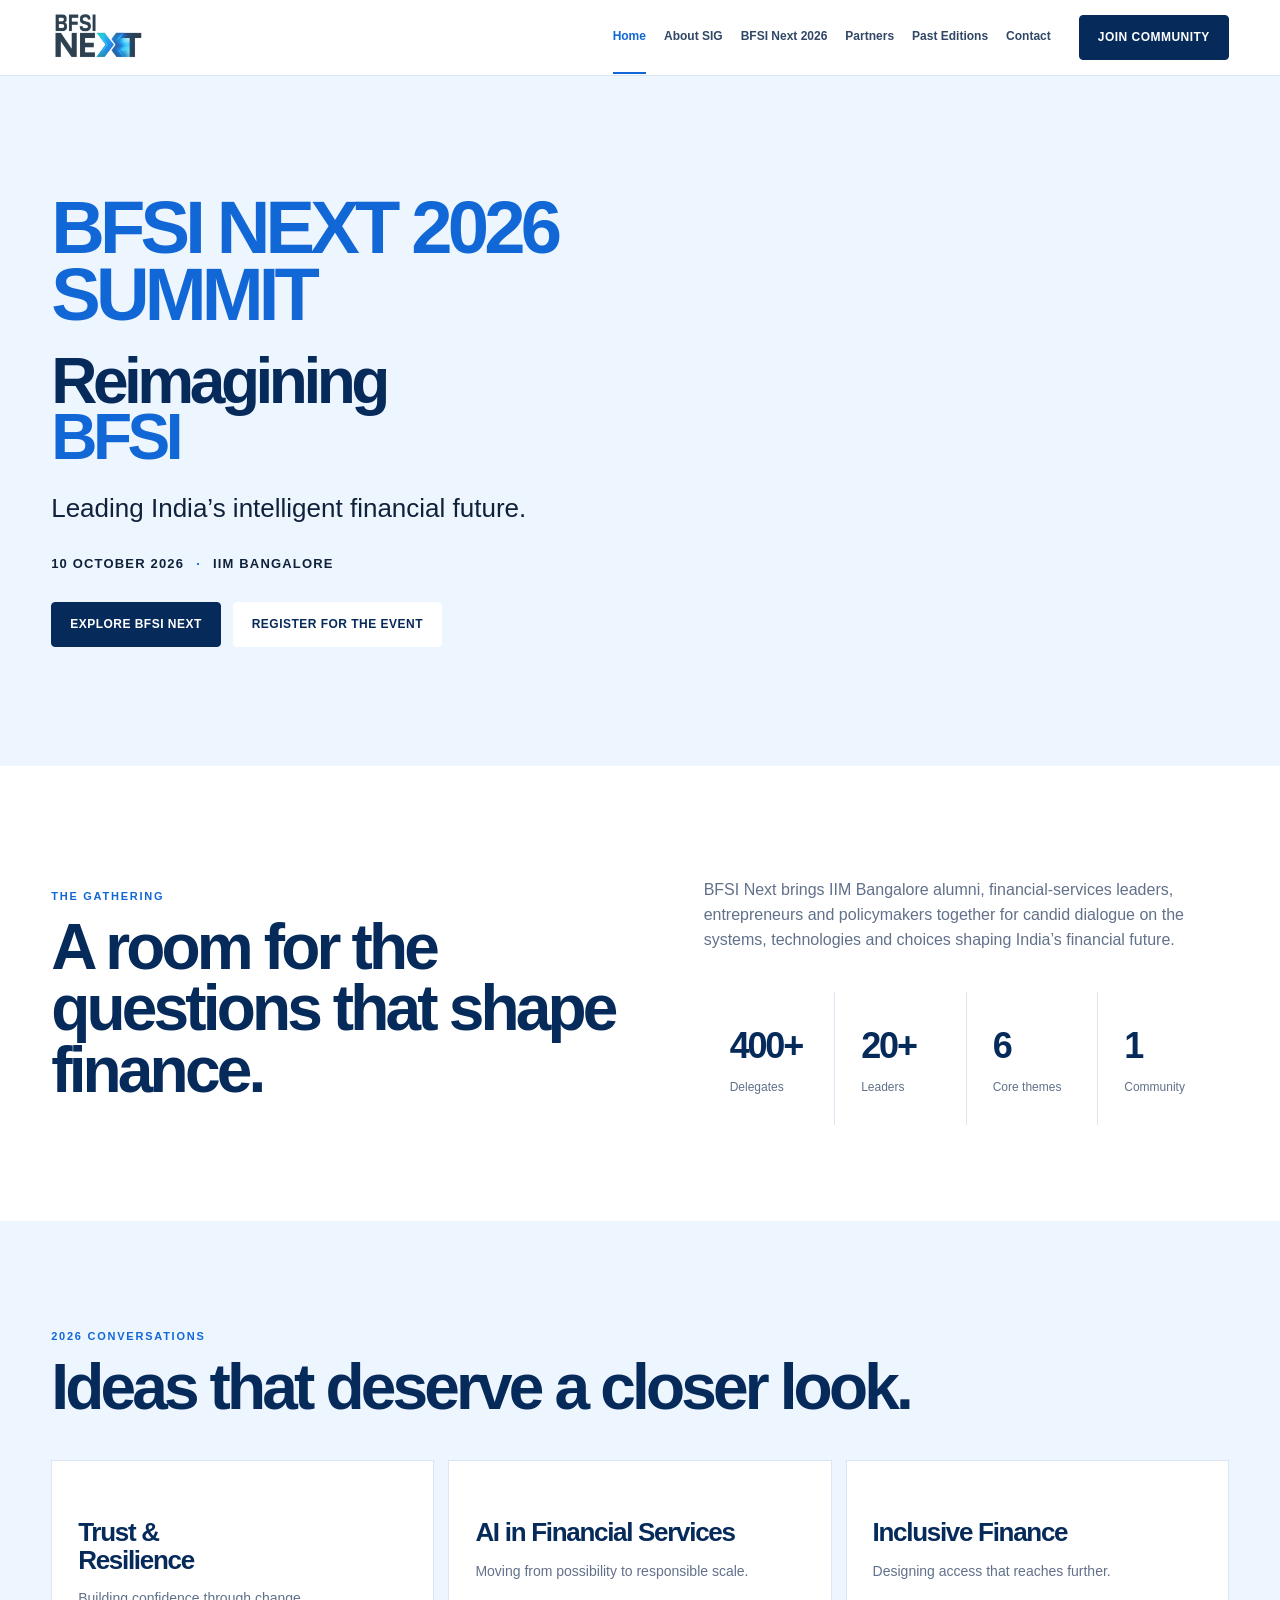
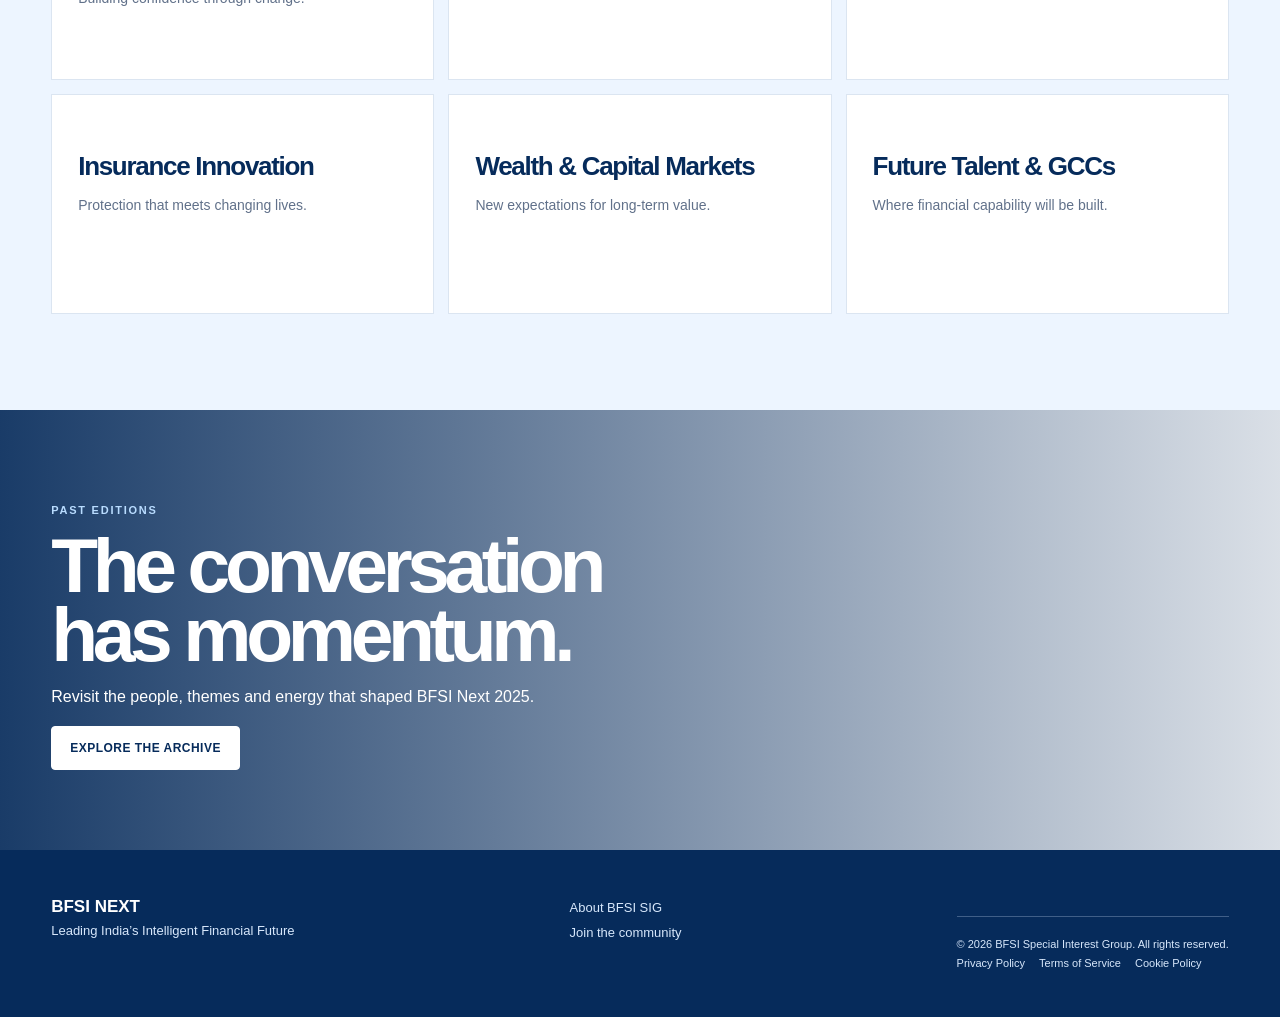
==== index.html @ b0edf47c "Add files via upload" ====
<!doctype html>
<html lang="en">

<head>
  <meta charset="utf-8">
  <meta name="viewport" content="width=device-width,initial-scale=1">
  <meta name="description" content="BFSI Next 2026 — Leading India's Intelligent Financial Future.">
  <title>BFSI Next 2026</title>
  <link rel="stylesheet" href="styles.css">
</head>

<body><a class="skip" href="#main">Skip to content</a>
  <header class="site-header"><a class="logo" href="index.html">BFSI <b>NEXT</b><small>IIMBAA · BFSI
        SIG</small></a><button class="menu-toggle" aria-label="Open menu" aria-expanded="false">☰</button>
    <nav class="nav"><a aria-current="page" href="index.html">Home</a><a href="about-sig.html">About SIG</a><a
        href="bfsinext-2026.html">BFSI Next 2026</a><a href="agenda.html">Agenda</a><a
        href="speakers.html">Speakers</a><a href="partners.html">Partners</a><a href="past-editions.html">Past
        Editions</a><a href="join-sig.html">Join SIG</a></nav><a class="button" href="join-sig.html#register">Register
      interest</a>
  </header>
  <main id="main">
    <section class="hero">
      <div class="hero__inner">
        <div class="hero__copy">
          <p class="eyebrow summit-label">BFSI NEXT 2026 SUMMIT</p>
          <h1>Reimagining<br><em>BFSI</em></h1>
          <p class="lead">Leading India’s intelligent financial future.</p>
          <p class="event-line">10 OCTOBER 2026 <span>·</span> IIM BANGALORE</p>
          <div class="actions"><a class="button" href="bfsinext-2026.html">Explore BFSI Next</a><a
              class="button button--light" href="join-sig.html">Register for the event</a></div>
        </div>
      </div>
    </section>
    <section class="section">
      <div class="wrap split">
        <div>
          <p class="eyebrow">THE GATHERING</p>
          <h2 class="section-title">A room for the questions that shape finance.</h2>
        </div>
        <div>
          <p class="muted">BFSI Next brings IIM Bangalore alumni, financial-services leaders, entrepreneurs and
            policymakers together for candid dialogue on the systems, technologies and choices shaping India’s financial
            future.</p>
          <div class="stats">
            <div class="stat"><b>400+</b><span>Delegates</span></div>
            <div class="stat"><b>20+</b><span>Leaders</span></div>
            <div class="stat"><b>6</b><span>Core themes</span></div>
            <div class="stat"><b>1</b><span>Community</span></div>
          </div>
        </div>
      </div>
    </section>
    <section class="section section--pale">
      <div class="wrap">
        <p class="eyebrow">2026 CONVERSATIONS</p>
        <h2 class="section-title">Ideas that deserve a closer look.</h2>
        <div class="cards"><a class="card" href="agenda.html">
            <h3>Trust &amp;<br>Resilience</h3>
            <p>Building confidence through change.</p>
          </a><a class="card" href="agenda.html">
            <h3>AI in Financial Services</h3>
            <p>Moving from possibility to responsible scale.</p>
          </a><a class="card" href="agenda.html">
            <h3>Inclusive Finance</h3>
            <p>Designing access that reaches further.</p>
          </a><a class="card" href="agenda.html">
            <h3>Insurance Innovation</h3>
            <p>Protection that meets changing lives.</p>
          </a><a class="card" href="agenda.html">
            <h3>Wealth &amp; Capital Markets</h3>
            <p>New expectations for long-term value.</p>
          </a><a class="card" href="agenda.html">
            <h3>Future Talent &amp; GCCs</h3>
            <p>Where financial capability will be built.</p>
          </a></div>
      </div>
    </section>
    <section class="archive-banner">
      <div class="wrap">
        <p class="eyebrow" style="color:#b9dcff">PAST EDITIONS</p>
        <h2>The conversation<br>has momentum.</h2>
        <p>Revisit the people, themes and energy that shaped BFSI Next 2025.</p><a class="button button--light"
          href="past-editions.html">Explore the archive</a>
      </div>
    </section>
  </main>
  <footer class="site-footer">
    <div><b>BFSI NEXT</b><br>Leading India’s Intelligent Financial Future</div>
    <div><a href="about-sig.html">About BFSI SIG</a><a href="join-sig.html">Join the community</a></div>
    <div>10 October 2026<br>IIM Bangalore</div>
  </footer>
  <script src="app.js"></script>
</body>

</html>
---- styles.css ----
:root{--navy:#062b5b;--blue:#1267d6;--pale:#edf5ff;--ink:#10213b;--muted:#61718a;--line:#dbe5f1;--white:#fff;--max:1220px}*{box-sizing:border-box}html{scroll-behavior:smooth}body{margin:0;color:var(--ink);font:16px/1.55 Inter,Arial,sans-serif;background:#fff}a{color:inherit;text-decoration:none}img{max-width:100%;display:block}button,input,select{font:inherit}.skip{position:absolute;left:-999px}.skip:focus{left:16px;top:16px;z-index:99;background:#fff;padding:10px}.site-header{height:76px;position:sticky;top:0;z-index:20;background:rgba(255,255,255,.95);border-bottom:1px solid var(--line);display:flex;align-items:center;padding:0 max(24px,4vw);gap:28px}.logo{font-size:20px;font-weight:800;letter-spacing:-.06em;color:var(--navy);white-space:nowrap}.logo b{color:var(--blue)}.logo small{display:block;font-size:8px;letter-spacing:.12em;color:var(--muted)}.nav{margin-left:auto;display:flex;gap:18px;align-items:center;font-size:12px;font-weight:700;color:#314766}.nav a{padding:26px 0;border-bottom:2px solid transparent}.nav a:hover,.nav a[aria-current=page]{color:var(--blue);border-color:var(--blue)}.button{display:inline-flex;justify-content:center;align-items:center;gap:8px;padding:12px 18px;border:1px solid var(--navy);border-radius:4px;background:var(--navy);color:#fff;font-weight:750;font-size:12px;letter-spacing:.04em;text-transform:uppercase}.button:hover{background:var(--blue);border-color:var(--blue)}.button--light{background:#fff;color:var(--navy);border-color:#fff}.menu-toggle{display:none;margin-left:auto;border:0;background:none;color:var(--navy);font-size:24px}.eyebrow{color:var(--blue);font-size:11px;letter-spacing:.16em;font-weight:800;text-transform:uppercase}.hero{min-height:690px;position:relative;display:grid;align-items:center;background:var(--pale);overflow:hidden}.hero:before{content:"";position:absolute;inset:0;background:linear-gradient(90deg,rgba(237,245,255,.98) 0%,rgba(237,245,255,.88) 40%,rgba(237,245,255,.18) 74%),url('assets/images/hero-bfsi-next-2026.png') center/cover}.hero__inner,.wrap{width:min(var(--max),92vw);margin:auto;position:relative}.hero__copy{max-width:650px;padding:90px 0}.hero h1,.page-hero h1{font-size:clamp(54px,8vw,104px);letter-spacing:-.07em;line-height:.88;margin:17px 0 24px;color:var(--navy)}.hero h1 em,.page-hero h1 em{font-style:normal;color:var(--blue)}.lead{font-size:clamp(18px,2.1vw,26px);line-height:1.35;max-width:590px}.event-line{display:flex;gap:12px;align-items:center;margin:28px 0;font-weight:750;font-size:13px;letter-spacing:.09em}.event-line span{color:var(--blue)}.actions{display:flex;gap:12px;flex-wrap:wrap}.section{padding:96px 0}.section--pale{background:var(--pale)}.section-title{font-size:clamp(38px,5vw,64px);line-height:.96;letter-spacing:-.06em;color:var(--navy);margin:12px 0 24px}.split{display:grid;grid-template-columns:1.05fr .95fr;gap:72px;align-items:end}.muted{color:var(--muted)}.marquee{overflow:hidden;padding:28px 0;background:var(--navy)}.marquee__track{display:flex;width:max-content;gap:18px;animation:drift 70s linear infinite}.marquee:hover .marquee__track{animation-play-state:paused}.marquee figure{margin:0;width:220px;height:280px;overflow:hidden;border-radius:4px}.marquee figure:nth-child(3n){width:340px}.marquee img{height:100%;width:100%;object-fit:cover}@keyframes drift{to{transform:translateX(-50%)}}.stats{display:grid;grid-template-columns:repeat(4,1fr);gap:1px;background:var(--line);margin-top:40px}.stat{background:#fff;padding:26px}.stat b{display:block;color:var(--navy);font-size:36px;letter-spacing:-.06em}.stat span{font-size:12px;color:var(--muted)}.cards{display:grid;grid-template-columns:repeat(3,1fr);gap:14px;margin-top:42px}.card{border:1px solid var(--line);padding:26px;min-height:220px;background:#fff;transition:.2s}.card:hover{border-color:var(--blue);transform:translateY(-3px);box-shadow:0 12px 25px rgba(6,43,91,.09)}.card small{color:var(--blue);font-weight:800}.card h3{font-size:26px;line-height:1.05;letter-spacing:-.05em;margin:32px 0 12px;color:var(--navy)}.card p{font-size:14px;color:var(--muted)}.speaker-grid{display:grid;grid-template-columns:repeat(4,1fr);gap:15px;margin-top:38px}.speaker{border:1px solid var(--line);background:#fff}.speaker img{width:100%;aspect-ratio:4/4.5;object-fit:cover;filter:saturate(.78)}.speaker div{padding:16px}.speaker b{display:block;color:var(--navy)}.speaker small{color:var(--muted);font-size:12px}.archive-banner{min-height:440px;display:flex;align-items:end;background:linear-gradient(90deg,rgba(6,43,91,.92),rgba(6,43,91,.15)),url('assets/images/archive-2025.png') center/cover;color:#fff}.archive-banner .wrap{padding:55px 0}.archive-banner h2{font-size:clamp(44px,6vw,78px);line-height:.9;letter-spacing:-.07em;margin:12px 0}.page-hero{padding:100px 0 72px;background:var(--pale)}.page-hero h1{font-size:clamp(48px,7vw,88px);max-width:800px}.page-hero p{max-width:680px;font-size:19px;color:#425671}.prose{max-width:760px}.timeline{border-top:1px solid var(--line);margin-top:34px}.session{display:grid;grid-template-columns:150px 1fr 120px;gap:24px;border-bottom:1px solid var(--line);padding:22px 0}.session time,.tag{font-size:12px;color:var(--blue);font-weight:800}.session h3{margin:0;color:var(--navy)}.pill{display:inline-block;border:1px solid #b8cae0;border-radius:20px;padding:5px 10px;font-size:11px;color:#426080;background:#fff}.partners{display:grid;grid-template-columns:repeat(4,1fr);gap:14px;margin-top:32px}.partner{height:120px;display:grid;place-items:center;border:1px dashed #b8cae0;color:#7186a0;font-weight:800;letter-spacing:.08em;font-size:12px}.form{max-width:680px;display:grid;grid-template-columns:1fr 1fr;gap:16px}.form label{font-size:13px;font-weight:700}.form input,.form select{display:block;width:100%;margin-top:6px;padding:12px;border:1px solid #bdcce0;background:#fff}.form .full{grid-column:1/-1}.form .button{justify-self:start}.site-footer{background:var(--navy);color:#d7e7fb;padding:44px max(24px,4vw);display:flex;justify-content:space-between;gap:25px;font-size:13px}.site-footer b{color:#fff;font-size:17px}.site-footer a{display:block;margin:4px 0}.notice{padding:13px 16px;background:#fff7df;border-left:3px solid #e2a90b;color:#735819;font-size:13px}@media(max-width:980px){.nav{gap:10px;font-size:11px}.cards{grid-template-columns:repeat(2,1fr)}.speaker-grid{grid-template-columns:repeat(2,1fr)}}@media(max-width:760px){.site-header{height:66px}.menu-toggle{display:block}.nav{display:none;position:absolute;top:65px;left:0;right:0;background:#fff;border-bottom:1px solid var(--line);padding:12px 4vw;flex-direction:column;align-items:stretch}.nav.open{display:flex}.nav a{padding:9px 0}.site-header>.button{display:none}.hero{min-height:630px}.hero:before{background:linear-gradient(90deg,rgba(237,245,255,.97),rgba(237,245,255,.8)),url('assets/images/hero-bfsi-next-2026.png') center/cover}.split,.form{grid-template-columns:1fr;gap:28px}.stats{grid-template-columns:repeat(2,1fr)}.cards,.speaker-grid,.partners{grid-template-columns:1fr}.session{grid-template-columns:1fr;gap:7px}.section{padding:70px 0}.site-footer{display:block}.site-footer div+div{margin-top:22px}}@media(prefers-reduced-motion:reduce){*{scroll-behavior:auto!important;animation:none!important}}
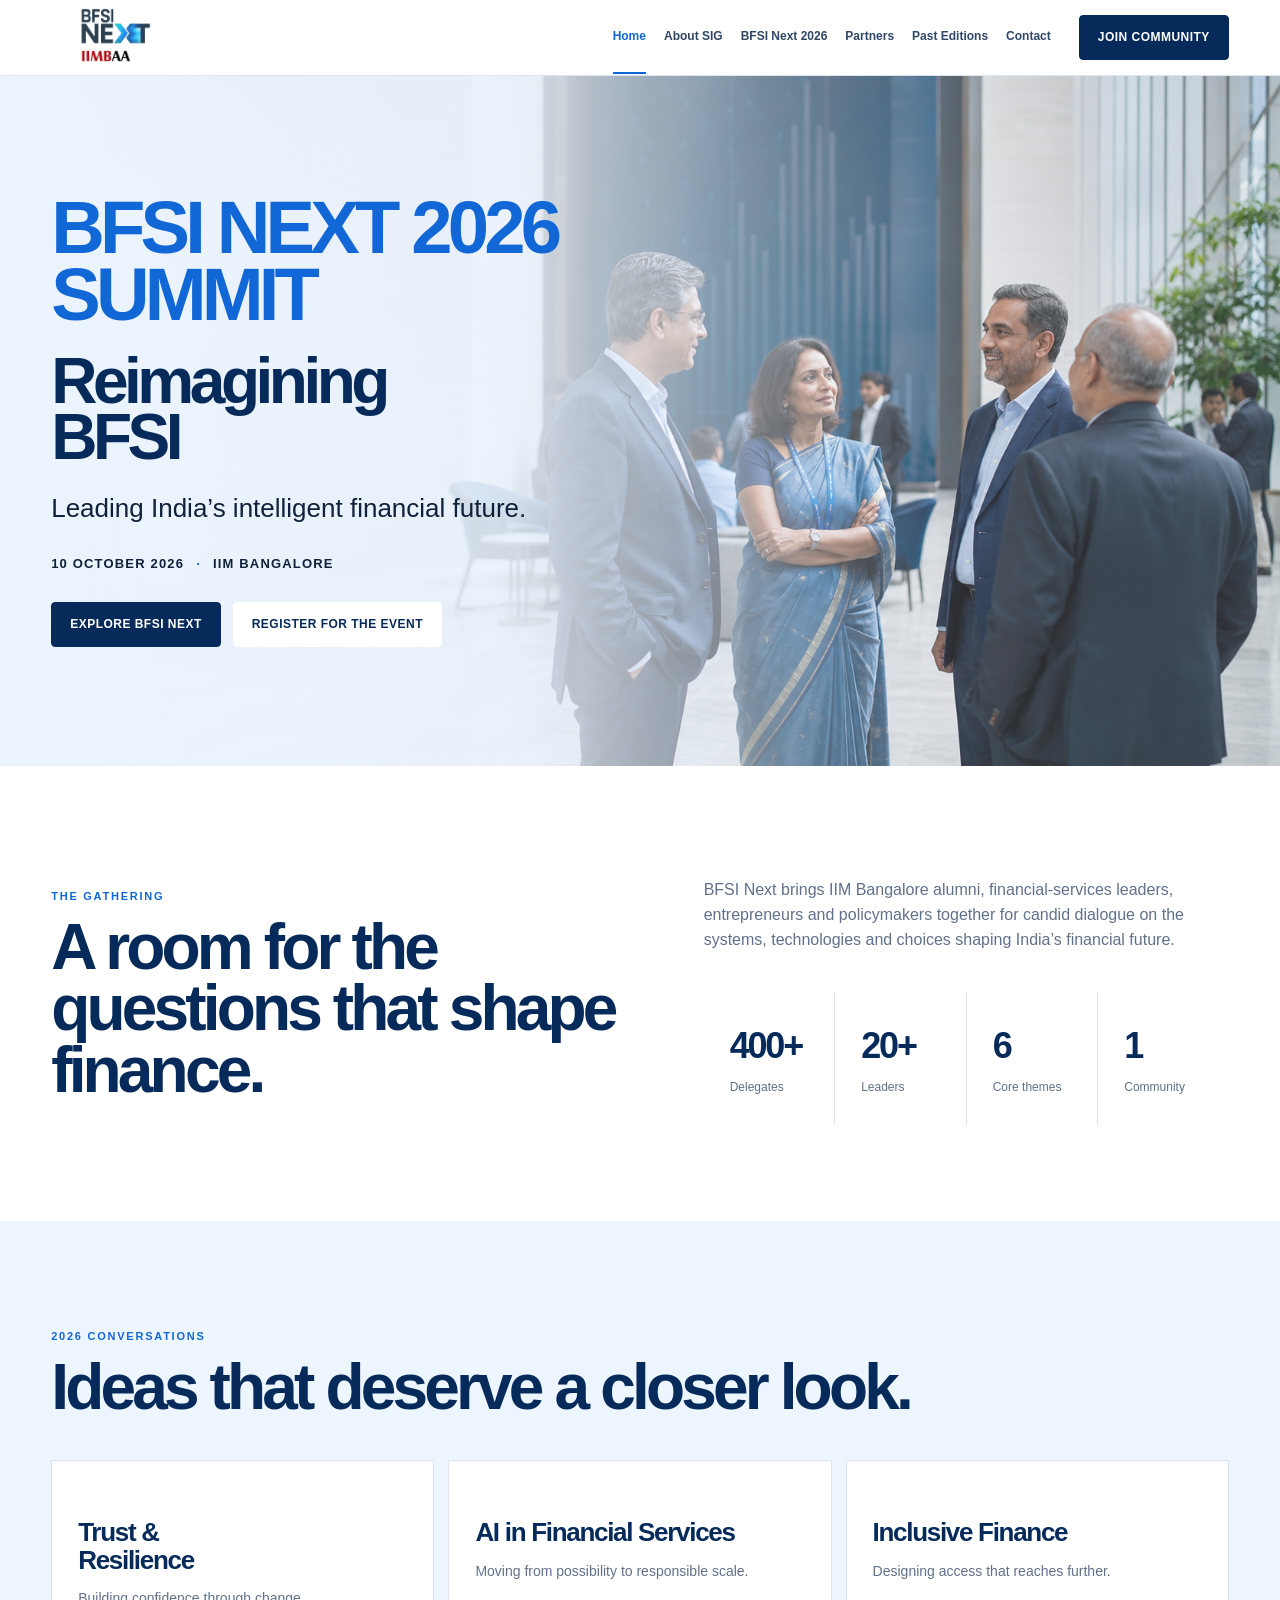
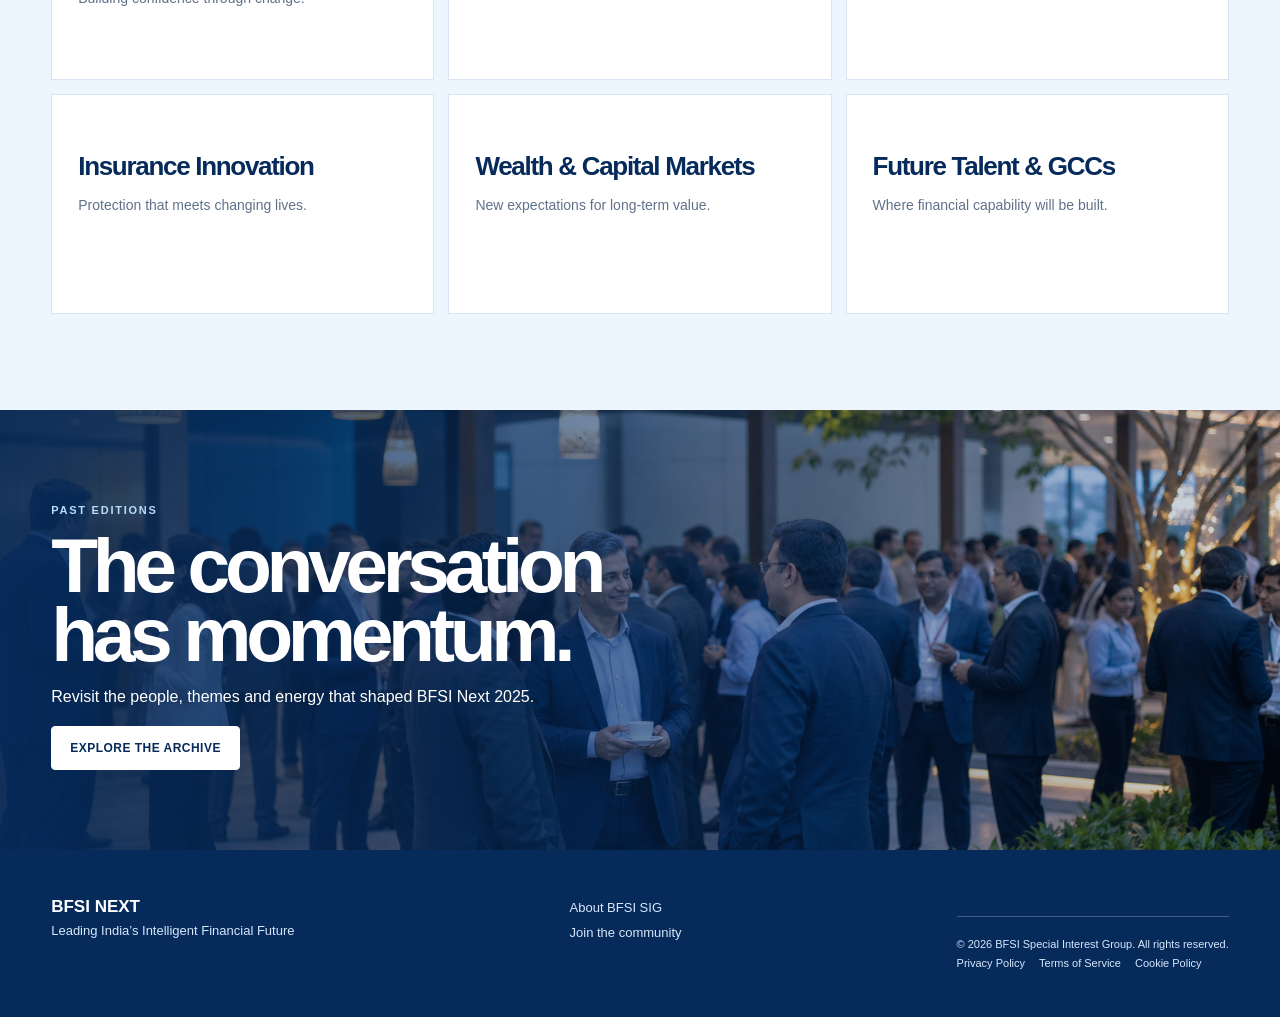
==== commit 832c083a: "updates to the UI for consistency" ====
--- a/index.html
+++ b/index.html
@@ -23,7 +23,7 @@
       <div class="hero__inner">
         <div class="hero__copy">
           <p class="eyebrow summit-label">BFSI NEXT 2026 SUMMIT</p>
-          <h1>Reimagining<br><em>BFSI</em></h1>
+          <h1>Reimagining<br>BFSI</h1>
           <p class="lead">Leading India’s intelligent financial future.</p>
           <p class="event-line">10 OCTOBER 2026 <span>·</span> IIM BANGALORE</p>
           <div class="actions"><a class="button" href="bfsinext-2026.html">Explore BFSI Next</a><a
--- a/styles.css
+++ b/styles.css
@@ -1 +1,5 @@
-:root{--navy:#062b5b;--blue:#1267d6;--pale:#edf5ff;--ink:#10213b;--muted:#61718a;--line:#dbe5f1;--white:#fff;--max:1220px}*{box-sizing:border-box}html{scroll-behavior:smooth}body{margin:0;color:var(--ink);font:16px/1.55 Inter,Arial,sans-serif;background:#fff}a{color:inherit;text-decoration:none}img{max-width:100%;display:block}button,input,select{font:inherit}.skip{position:absolute;left:-999px}.skip:focus{left:16px;top:16px;z-index:99;background:#fff;padding:10px}.site-header{height:76px;position:sticky;top:0;z-index:20;background:rgba(255,255,255,.95);border-bottom:1px solid var(--line);display:flex;align-items:center;padding:0 max(24px,4vw);gap:28px}.logo{font-size:20px;font-weight:800;letter-spacing:-.06em;color:var(--navy);white-space:nowrap}.logo b{color:var(--blue)}.logo small{display:block;font-size:8px;letter-spacing:.12em;color:var(--muted)}.nav{margin-left:auto;display:flex;gap:18px;align-items:center;font-size:12px;font-weight:700;color:#314766}.nav a{padding:26px 0;border-bottom:2px solid transparent}.nav a:hover,.nav a[aria-current=page]{color:var(--blue);border-color:var(--blue)}.button{display:inline-flex;justify-content:center;align-items:center;gap:8px;padding:12px 18px;border:1px solid var(--navy);border-radius:4px;background:var(--navy);color:#fff;font-weight:750;font-size:12px;letter-spacing:.04em;text-transform:uppercase}.button:hover{background:var(--blue);border-color:var(--blue)}.button--light{background:#fff;color:var(--navy);border-color:#fff}.menu-toggle{display:none;margin-left:auto;border:0;background:none;color:var(--navy);font-size:24px}.eyebrow{color:var(--blue);font-size:11px;letter-spacing:.16em;font-weight:800;text-transform:uppercase}.hero{min-height:690px;position:relative;display:grid;align-items:center;background:var(--pale);overflow:hidden}.hero:before{content:"";position:absolute;inset:0;background:linear-gradient(90deg,rgba(237,245,255,.98) 0%,rgba(237,245,255,.88) 40%,rgba(237,245,255,.18) 74%),url('assets/images/hero-bfsi-next-2026.png') center/cover}.hero__inner,.wrap{width:min(var(--max),92vw);margin:auto;position:relative}.hero__copy{max-width:650px;padding:90px 0}.hero h1,.page-hero h1{font-size:clamp(54px,8vw,104px);letter-spacing:-.07em;line-height:.88;margin:17px 0 24px;color:var(--navy)}.hero h1 em,.page-hero h1 em{font-style:normal;color:var(--blue)}.lead{font-size:clamp(18px,2.1vw,26px);line-height:1.35;max-width:590px}.event-line{display:flex;gap:12px;align-items:center;margin:28px 0;font-weight:750;font-size:13px;letter-spacing:.09em}.event-line span{color:var(--blue)}.actions{display:flex;gap:12px;flex-wrap:wrap}.section{padding:96px 0}.section--pale{background:var(--pale)}.section-title{font-size:clamp(38px,5vw,64px);line-height:.96;letter-spacing:-.06em;color:var(--navy);margin:12px 0 24px}.split{display:grid;grid-template-columns:1.05fr .95fr;gap:72px;align-items:end}.muted{color:var(--muted)}.marquee{overflow:hidden;padding:28px 0;background:var(--navy)}.marquee__track{display:flex;width:max-content;gap:18px;animation:drift 70s linear infinite}.marquee:hover .marquee__track{animation-play-state:paused}.marquee figure{margin:0;width:220px;height:280px;overflow:hidden;border-radius:4px}.marquee figure:nth-child(3n){width:340px}.marquee img{height:100%;width:100%;object-fit:cover}@keyframes drift{to{transform:translateX(-50%)}}.stats{display:grid;grid-template-columns:repeat(4,1fr);gap:1px;background:var(--line);margin-top:40px}.stat{background:#fff;padding:26px}.stat b{display:block;color:var(--navy);font-size:36px;letter-spacing:-.06em}.stat span{font-size:12px;color:var(--muted)}.cards{display:grid;grid-template-columns:repeat(3,1fr);gap:14px;margin-top:42px}.card{border:1px solid var(--line);padding:26px;min-height:220px;background:#fff;transition:.2s}.card:hover{border-color:var(--blue);transform:translateY(-3px);box-shadow:0 12px 25px rgba(6,43,91,.09)}.card small{color:var(--blue);font-weight:800}.card h3{font-size:26px;line-height:1.05;letter-spacing:-.05em;margin:32px 0 12px;color:var(--navy)}.card p{font-size:14px;color:var(--muted)}.speaker-grid{display:grid;grid-template-columns:repeat(4,1fr);gap:15px;margin-top:38px}.speaker{border:1px solid var(--line);background:#fff}.speaker img{width:100%;aspect-ratio:4/4.5;object-fit:cover;filter:saturate(.78)}.speaker div{padding:16px}.speaker b{display:block;color:var(--navy)}.speaker small{color:var(--muted);font-size:12px}.archive-banner{min-height:440px;display:flex;align-items:end;background:linear-gradient(90deg,rgba(6,43,91,.92),rgba(6,43,91,.15)),url('assets/images/archive-2025.png') center/cover;color:#fff}.archive-banner .wrap{padding:55px 0}.archive-banner h2{font-size:clamp(44px,6vw,78px);line-height:.9;letter-spacing:-.07em;margin:12px 0}.page-hero{padding:100px 0 72px;background:var(--pale)}.page-hero h1{font-size:clamp(48px,7vw,88px);max-width:800px}.page-hero p{max-width:680px;font-size:19px;color:#425671}.prose{max-width:760px}.timeline{border-top:1px solid var(--line);margin-top:34px}.session{display:grid;grid-template-columns:150px 1fr 120px;gap:24px;border-bottom:1px solid var(--line);padding:22px 0}.session time,.tag{font-size:12px;color:var(--blue);font-weight:800}.session h3{margin:0;color:var(--navy)}.pill{display:inline-block;border:1px solid #b8cae0;border-radius:20px;padding:5px 10px;font-size:11px;color:#426080;background:#fff}.partners{display:grid;grid-template-columns:repeat(4,1fr);gap:14px;margin-top:32px}.partner{height:120px;display:grid;place-items:center;border:1px dashed #b8cae0;color:#7186a0;font-weight:800;letter-spacing:.08em;font-size:12px}.form{max-width:680px;display:grid;grid-template-columns:1fr 1fr;gap:16px}.form label{font-size:13px;font-weight:700}.form input,.form select{display:block;width:100%;margin-top:6px;padding:12px;border:1px solid #bdcce0;background:#fff}.form .full{grid-column:1/-1}.form .button{justify-self:start}.site-footer{background:var(--navy);color:#d7e7fb;padding:44px max(24px,4vw);display:flex;justify-content:space-between;gap:25px;font-size:13px}.site-footer b{color:#fff;font-size:17px}.site-footer a{display:block;margin:4px 0}.notice{padding:13px 16px;background:#fff7df;border-left:3px solid #e2a90b;color:#735819;font-size:13px}@media(max-width:980px){.nav{gap:10px;font-size:11px}.cards{grid-template-columns:repeat(2,1fr)}.speaker-grid{grid-template-columns:repeat(2,1fr)}}@media(max-width:760px){.site-header{height:66px}.menu-toggle{display:block}.nav{display:none;position:absolute;top:65px;left:0;right:0;background:#fff;border-bottom:1px solid var(--line);padding:12px 4vw;flex-direction:column;align-items:stretch}.nav.open{display:flex}.nav a{padding:9px 0}.site-header>.button{display:none}.hero{min-height:630px}.hero:before{background:linear-gradient(90deg,rgba(237,245,255,.97),rgba(237,245,255,.8)),url('assets/images/hero-bfsi-next-2026.png') center/cover}.split,.form{grid-template-columns:1fr;gap:28px}.stats{grid-template-columns:repeat(2,1fr)}.cards,.speaker-grid,.partners{grid-template-columns:1fr}.session{grid-template-columns:1fr;gap:7px}.section{padding:70px 0}.site-footer{display:block}.site-footer div+div{margin-top:22px}}@media(prefers-reduced-motion:reduce){*{scroll-behavior:auto!important;animation:none!important}}
+.site-header .logo{flex-direction:column!important;justify-content:center;gap:2px;height:64px!important}
+.site-header .logo img{max-height:40px!important}
+.site-header .logo::after{content:"";display:block;align-self:stretch;width:100%;height:18px;background:url("IIMBAA-Logo.png?v=2") calc(50% - 9px) center/76px auto no-repeat}
+.speaker:first-child img{aspect-ratio:1/1!important;border-radius:50%;object-fit:cover}
+:root{--navy:#062b5b;--blue:#1267d6;--pale:#edf5ff;--ink:#10213b;--muted:#61718a;--line:#dbe5f1;--white:#fff;--max:1220px}*{box-sizing:border-box}html{scroll-behavior:smooth}body{margin:0;color:var(--ink);font:16px/1.55 Inter,Arial,sans-serif;background:#fff}a{color:inherit;text-decoration:none}img{max-width:100%;display:block}button,input,select{font:inherit}.skip{position:absolute;left:-999px}.skip:focus{left:16px;top:16px;z-index:99;background:#fff;padding:10px}.site-header{height:76px;position:sticky;top:0;z-index:20;background:rgba(255,255,255,.95);border-bottom:1px solid var(--line);display:flex;align-items:center;padding:0 max(24px,4vw);gap:28px}.logo{font-size:20px;font-weight:800;letter-spacing:-.06em;color:var(--navy);white-space:nowrap}.logo b{color:var(--blue)}.logo small{display:block;font-size:8px;letter-spacing:.12em;color:var(--muted)}.nav{margin-left:auto;display:flex;gap:18px;align-items:center;font-size:12px;font-weight:700;color:#314766}.nav a{padding:26px 0;border-bottom:2px solid transparent}.nav a:hover,.nav a[aria-current=page]{color:var(--blue);border-color:var(--blue)}.button{display:inline-flex;justify-content:center;align-items:center;gap:8px;padding:12px 18px;border:1px solid var(--navy);border-radius:4px;background:var(--navy);color:#fff;font-weight:750;font-size:12px;letter-spacing:.04em;text-transform:uppercase}.button:hover{background:var(--blue);border-color:var(--blue)}.button--light{background:#fff;color:var(--navy);border-color:#fff}.menu-toggle{display:none;margin-left:auto;border:0;background:none;color:var(--navy);font-size:24px}.eyebrow{color:var(--blue);font-size:11px;letter-spacing:.16em;font-weight:800;text-transform:uppercase}.hero{min-height:690px;position:relative;display:grid;align-items:center;background:var(--pale);overflow:hidden}.hero:before{content:"";position:absolute;inset:0;background:linear-gradient(90deg,rgba(237,245,255,.98) 0%,rgba(237,245,255,.88) 40%,rgba(237,245,255,.18) 74%),url('assets/images/hero-bfsi-next-2026.png') center/cover}.hero__inner,.wrap{width:min(var(--max),92vw);margin:auto;position:relative}.hero__copy{max-width:650px;padding:90px 0}.hero h1,.page-hero h1{font-size:clamp(54px,8vw,104px);letter-spacing:-.07em;line-height:.88;margin:17px 0 24px;color:var(--navy)}.hero h1 em,.page-hero h1 em{font-style:normal;color:var(--blue)}.lead{font-size:clamp(18px,2.1vw,26px);line-height:1.35;max-width:590px}.event-line{display:flex;gap:12px;align-items:center;margin:28px 0;font-weight:750;font-size:13px;letter-spacing:.09em}.event-line span{color:var(--blue)}.actions{display:flex;gap:12px;flex-wrap:wrap}.section{padding:96px 0}.section--pale{background:var(--pale)}.section-title{font-size:clamp(38px,5vw,64px);line-height:.96;letter-spacing:-.06em;color:var(--navy);margin:12px 0 24px}.split{display:grid;grid-template-columns:1.05fr .95fr;gap:72px;align-items:end}.muted{color:var(--muted)}.marquee{overflow:hidden;padding:28px 0;background:var(--navy)}.marquee__track{display:flex;width:max-content;gap:18px;animation:drift 70s linear infinite}.marquee:hover .marquee__track{animation-play-state:paused}.marquee figure{margin:0;width:220px;height:280px;overflow:hidden;border-radius:4px}.marquee figure:nth-child(3n){width:340px}.marquee img{height:100%;width:100%;object-fit:cover}@keyframes drift{to{transform:translateX(-50%)}}.stats{display:grid;grid-template-columns:repeat(4,1fr);gap:1px;background:var(--line);margin-top:40px}.stat{background:#fff;padding:26px}.stat b{display:block;color:var(--navy);font-size:36px;letter-spacing:-.06em}.stat span{font-size:12px;color:var(--muted)}.cards{display:grid;grid-template-columns:repeat(3,1fr);gap:14px;margin-top:42px}.card{border:1px solid var(--line);padding:26px;min-height:220px;background:#fff;transition:.2s}.card:hover{border-color:var(--blue);transform:translateY(-3px);box-shadow:0 12px 25px rgba(6,43,91,.09)}.card small{color:var(--blue);font-weight:800}.card h3{font-size:26px;line-height:1.05;letter-spacing:-.05em;margin:32px 0 12px;color:var(--navy)}.card p{font-size:14px;color:var(--muted)}.speaker-grid{display:grid;grid-template-columns:repeat(4,1fr);gap:15px;margin-top:38px}.speaker{border:1px solid var(--line);background:#fff}.speaker img{width:100%;aspect-ratio:4/4.5;object-fit:cover;filter:saturate(.78)}.speaker div{padding:16px}.speaker b{display:block;color:var(--navy)}.speaker small{color:var(--muted);font-size:12px}.archive-banner{min-height:440px;display:flex;align-items:end;background:linear-gradient(90deg,rgba(6,43,91,.92),rgba(6,43,91,.15)),url('assets/images/archive-2025.png') center/cover;color:#fff}.archive-banner .wrap{padding:55px 0}.archive-banner h2{font-size:clamp(44px,6vw,78px);line-height:.9;letter-spacing:-.07em;margin:12px 0}.page-hero{padding:100px 0 72px;background:var(--pale)}.page-hero h1{font-size:clamp(48px,7vw,88px);max-width:800px}.page-hero p{max-width:680px;font-size:19px;color:#425671}.prose{max-width:760px}.timeline{border-top:1px solid var(--line);margin-top:34px}.session{display:grid;grid-template-columns:150px 1fr 120px;gap:24px;border-bottom:1px solid var(--line);padding:22px 0}.session time,.tag{font-size:12px;color:var(--blue);font-weight:800}.session h3{margin:0;color:var(--navy)}.pill{display:inline-block;border:1px solid #b8cae0;border-radius:20px;padding:5px 10px;font-size:11px;color:#426080;background:#fff}.partners{display:grid;grid-template-columns:repeat(4,1fr);gap:14px;margin-top:32px}.partner{height:120px;display:grid;place-items:center;border:1px dashed #b8cae0;color:#7186a0;font-weight:800;letter-spacing:.08em;font-size:12px}.form{max-width:680px;display:grid;grid-template-columns:1fr 1fr;gap:16px}.form label{font-size:13px;font-weight:700}.form input,.form select{display:block;width:100%;margin-top:6px;padding:12px;border:1px solid #bdcce0;background:#fff}.form .full{grid-column:1/-1}.form .button{justify-self:start}.site-footer{background:var(--navy);color:#d7e7fb;padding:44px max(24px,4vw);display:flex;justify-content:space-between;gap:25px;font-size:13px}.site-footer b{color:#fff;font-size:17px}.site-footer a{display:block;margin:4px 0}.notice{padding:13px 16px;background:#fff7df;border-left:3px solid #e2a90b;color:#735819;font-size:13px}@media(max-width:980px){.nav{gap:10px;font-size:11px}.cards{grid-template-columns:repeat(2,1fr)}.speaker-grid{grid-template-columns:repeat(2,1fr)}}@media(max-width:760px){.site-header{height:66px}.menu-toggle{display:block}.nav{display:none;position:absolute;top:65px;left:0;right:0;background:#fff;border-bottom:1px solid var(--line);padding:12px 4vw;flex-direction:column;align-items:stretch}.nav.open{display:flex}.nav a{padding:9px 0}.site-header>.button{display:none}.hero{min-height:630px}.hero:before{background:linear-gradient(90deg,rgba(237,245,255,.97),rgba(237,245,255,.8)),url('assets/images/hero-bfsi-next-2026.png') center/cover}.split,.form{grid-template-columns:1fr;gap:28px}.stats{grid-template-columns:repeat(2,1fr)}.cards,.speaker-grid,.partners{grid-template-columns:1fr}.session{grid-template-columns:1fr;gap:7px}.section{padding:70px 0}.site-footer{display:block}.site-footer div+div{margin-top:22px}}@media(prefers-reduced-motion:reduce){*{scroll-behavior:auto!important;animation:none!important}}
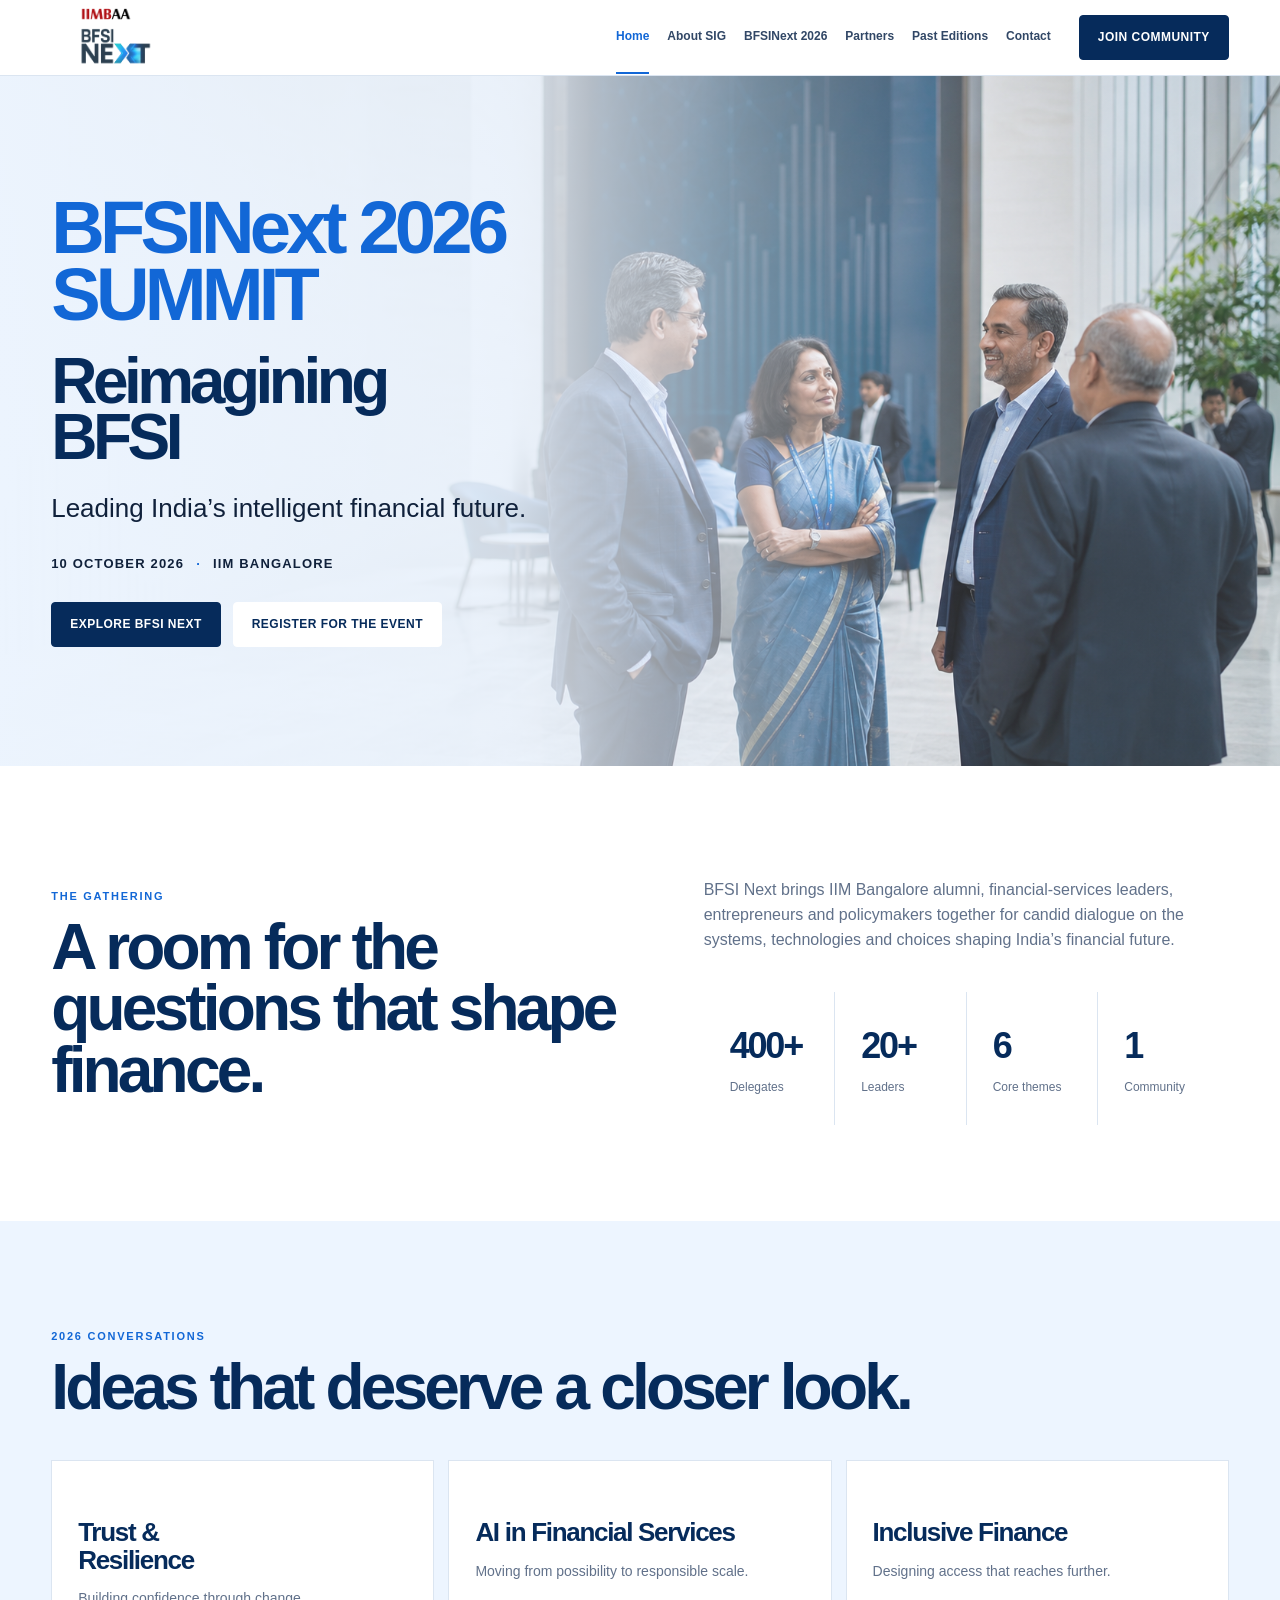
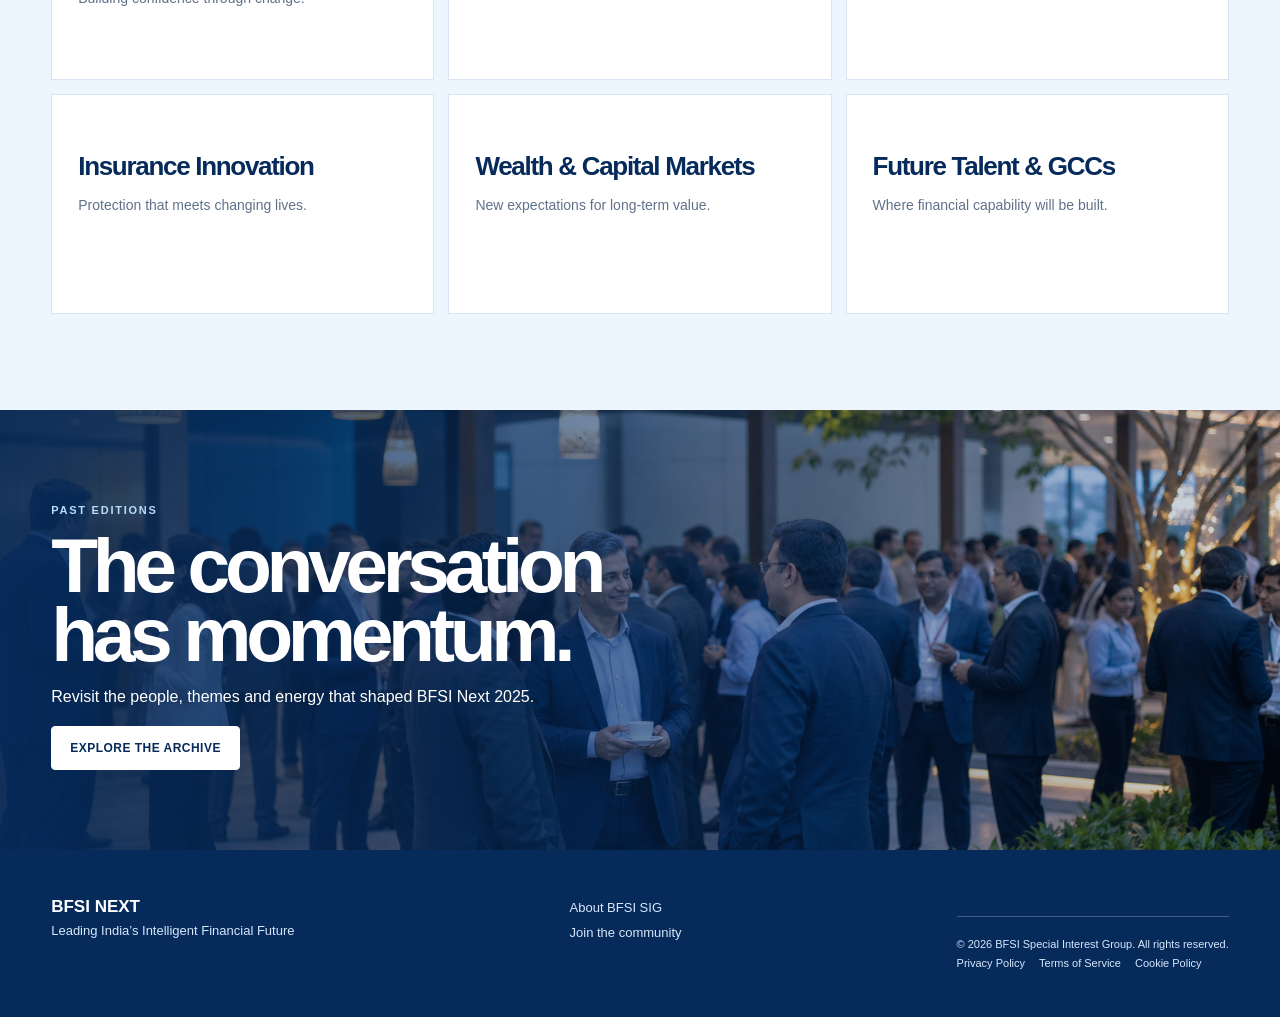
==== commit d5bbf789: "IMBAA logo moved to the top and updated the font of BFSINext" ====
--- a/index.html
+++ b/index.html
@@ -13,7 +13,7 @@
   <header class="site-header"><a class="logo" href="index.html">BFSI <b>NEXT</b><small>IIMBAA · BFSI
         SIG</small></a><button class="menu-toggle" aria-label="Open menu" aria-expanded="false">☰</button>
     <nav class="nav"><a aria-current="page" href="index.html">Home</a><a href="about-sig.html">About SIG</a><a
-        href="bfsinext-2026.html">BFSI Next 2026</a><a href="agenda.html">Agenda</a><a
+        href="bfsinext-2026.html">BFSINext 2026</a><a href="agenda.html">Agenda</a><a
         href="speakers.html">Speakers</a><a href="partners.html">Partners</a><a href="past-editions.html">Past
         Editions</a><a href="join-sig.html">Join SIG</a></nav><a class="button" href="join-sig.html#register">Register
       interest</a>
@@ -22,7 +22,7 @@
     <section class="hero">
       <div class="hero__inner">
         <div class="hero__copy">
-          <p class="eyebrow summit-label">BFSI NEXT 2026 SUMMIT</p>
+          <p class="eyebrow summit-label">BFSINext 2026 SUMMIT</p>
           <h1>Reimagining<br>BFSI</h1>
           <p class="lead">Leading India’s intelligent financial future.</p>
           <p class="event-line">10 OCTOBER 2026 <span>·</span> IIM BANGALORE</p>
--- a/styles.css
+++ b/styles.css
@@ -1,5 +1,6 @@
+.eyebrow.summit-label{text-transform:none}
 .site-header .logo{flex-direction:column!important;justify-content:center;gap:2px;height:64px!important}
 .site-header .logo img{max-height:40px!important}
-.site-header .logo::after{content:"";display:block;align-self:stretch;width:100%;height:18px;background:url("IIMBAA-Logo.png?v=2") calc(50% - 9px) center/76px auto no-repeat}
+.site-header .logo::after{content:"";display:block;align-self:stretch;width:100%;height:18px;order:-1;background:url("IIMBAA-Logo.png?v=2") calc(50% - 9px) center/76px auto no-repeat}
 .speaker:first-child img{aspect-ratio:1/1!important;border-radius:50%;object-fit:cover}
 :root{--navy:#062b5b;--blue:#1267d6;--pale:#edf5ff;--ink:#10213b;--muted:#61718a;--line:#dbe5f1;--white:#fff;--max:1220px}*{box-sizing:border-box}html{scroll-behavior:smooth}body{margin:0;color:var(--ink);font:16px/1.55 Inter,Arial,sans-serif;background:#fff}a{color:inherit;text-decoration:none}img{max-width:100%;display:block}button,input,select{font:inherit}.skip{position:absolute;left:-999px}.skip:focus{left:16px;top:16px;z-index:99;background:#fff;padding:10px}.site-header{height:76px;position:sticky;top:0;z-index:20;background:rgba(255,255,255,.95);border-bottom:1px solid var(--line);display:flex;align-items:center;padding:0 max(24px,4vw);gap:28px}.logo{font-size:20px;font-weight:800;letter-spacing:-.06em;color:var(--navy);white-space:nowrap}.logo b{color:var(--blue)}.logo small{display:block;font-size:8px;letter-spacing:.12em;color:var(--muted)}.nav{margin-left:auto;display:flex;gap:18px;align-items:center;font-size:12px;font-weight:700;color:#314766}.nav a{padding:26px 0;border-bottom:2px solid transparent}.nav a:hover,.nav a[aria-current=page]{color:var(--blue);border-color:var(--blue)}.button{display:inline-flex;justify-content:center;align-items:center;gap:8px;padding:12px 18px;border:1px solid var(--navy);border-radius:4px;background:var(--navy);color:#fff;font-weight:750;font-size:12px;letter-spacing:.04em;text-transform:uppercase}.button:hover{background:var(--blue);border-color:var(--blue)}.button--light{background:#fff;color:var(--navy);border-color:#fff}.menu-toggle{display:none;margin-left:auto;border:0;background:none;color:var(--navy);font-size:24px}.eyebrow{color:var(--blue);font-size:11px;letter-spacing:.16em;font-weight:800;text-transform:uppercase}.hero{min-height:690px;position:relative;display:grid;align-items:center;background:var(--pale);overflow:hidden}.hero:before{content:"";position:absolute;inset:0;background:linear-gradient(90deg,rgba(237,245,255,.98) 0%,rgba(237,245,255,.88) 40%,rgba(237,245,255,.18) 74%),url('assets/images/hero-bfsi-next-2026.png') center/cover}.hero__inner,.wrap{width:min(var(--max),92vw);margin:auto;position:relative}.hero__copy{max-width:650px;padding:90px 0}.hero h1,.page-hero h1{font-size:clamp(54px,8vw,104px);letter-spacing:-.07em;line-height:.88;margin:17px 0 24px;color:var(--navy)}.hero h1 em,.page-hero h1 em{font-style:normal;color:var(--blue)}.lead{font-size:clamp(18px,2.1vw,26px);line-height:1.35;max-width:590px}.event-line{display:flex;gap:12px;align-items:center;margin:28px 0;font-weight:750;font-size:13px;letter-spacing:.09em}.event-line span{color:var(--blue)}.actions{display:flex;gap:12px;flex-wrap:wrap}.section{padding:96px 0}.section--pale{background:var(--pale)}.section-title{font-size:clamp(38px,5vw,64px);line-height:.96;letter-spacing:-.06em;color:var(--navy);margin:12px 0 24px}.split{display:grid;grid-template-columns:1.05fr .95fr;gap:72px;align-items:end}.muted{color:var(--muted)}.marquee{overflow:hidden;padding:28px 0;background:var(--navy)}.marquee__track{display:flex;width:max-content;gap:18px;animation:drift 70s linear infinite}.marquee:hover .marquee__track{animation-play-state:paused}.marquee figure{margin:0;width:220px;height:280px;overflow:hidden;border-radius:4px}.marquee figure:nth-child(3n){width:340px}.marquee img{height:100%;width:100%;object-fit:cover}@keyframes drift{to{transform:translateX(-50%)}}.stats{display:grid;grid-template-columns:repeat(4,1fr);gap:1px;background:var(--line);margin-top:40px}.stat{background:#fff;padding:26px}.stat b{display:block;color:var(--navy);font-size:36px;letter-spacing:-.06em}.stat span{font-size:12px;color:var(--muted)}.cards{display:grid;grid-template-columns:repeat(3,1fr);gap:14px;margin-top:42px}.card{border:1px solid var(--line);padding:26px;min-height:220px;background:#fff;transition:.2s}.card:hover{border-color:var(--blue);transform:translateY(-3px);box-shadow:0 12px 25px rgba(6,43,91,.09)}.card small{color:var(--blue);font-weight:800}.card h3{font-size:26px;line-height:1.05;letter-spacing:-.05em;margin:32px 0 12px;color:var(--navy)}.card p{font-size:14px;color:var(--muted)}.speaker-grid{display:grid;grid-template-columns:repeat(4,1fr);gap:15px;margin-top:38px}.speaker{border:1px solid var(--line);background:#fff}.speaker img{width:100%;aspect-ratio:4/4.5;object-fit:cover;filter:saturate(.78)}.speaker div{padding:16px}.speaker b{display:block;color:var(--navy)}.speaker small{color:var(--muted);font-size:12px}.archive-banner{min-height:440px;display:flex;align-items:end;background:linear-gradient(90deg,rgba(6,43,91,.92),rgba(6,43,91,.15)),url('assets/images/archive-2025.png') center/cover;color:#fff}.archive-banner .wrap{padding:55px 0}.archive-banner h2{font-size:clamp(44px,6vw,78px);line-height:.9;letter-spacing:-.07em;margin:12px 0}.page-hero{padding:100px 0 72px;background:var(--pale)}.page-hero h1{font-size:clamp(48px,7vw,88px);max-width:800px}.page-hero p{max-width:680px;font-size:19px;color:#425671}.prose{max-width:760px}.timeline{border-top:1px solid var(--line);margin-top:34px}.session{display:grid;grid-template-columns:150px 1fr 120px;gap:24px;border-bottom:1px solid var(--line);padding:22px 0}.session time,.tag{font-size:12px;color:var(--blue);font-weight:800}.session h3{margin:0;color:var(--navy)}.pill{display:inline-block;border:1px solid #b8cae0;border-radius:20px;padding:5px 10px;font-size:11px;color:#426080;background:#fff}.partners{display:grid;grid-template-columns:repeat(4,1fr);gap:14px;margin-top:32px}.partner{height:120px;display:grid;place-items:center;border:1px dashed #b8cae0;color:#7186a0;font-weight:800;letter-spacing:.08em;font-size:12px}.form{max-width:680px;display:grid;grid-template-columns:1fr 1fr;gap:16px}.form label{font-size:13px;font-weight:700}.form input,.form select{display:block;width:100%;margin-top:6px;padding:12px;border:1px solid #bdcce0;background:#fff}.form .full{grid-column:1/-1}.form .button{justify-self:start}.site-footer{background:var(--navy);color:#d7e7fb;padding:44px max(24px,4vw);display:flex;justify-content:space-between;gap:25px;font-size:13px}.site-footer b{color:#fff;font-size:17px}.site-footer a{display:block;margin:4px 0}.notice{padding:13px 16px;background:#fff7df;border-left:3px solid #e2a90b;color:#735819;font-size:13px}@media(max-width:980px){.nav{gap:10px;font-size:11px}.cards{grid-template-columns:repeat(2,1fr)}.speaker-grid{grid-template-columns:repeat(2,1fr)}}@media(max-width:760px){.site-header{height:66px}.menu-toggle{display:block}.nav{display:none;position:absolute;top:65px;left:0;right:0;background:#fff;border-bottom:1px solid var(--line);padding:12px 4vw;flex-direction:column;align-items:stretch}.nav.open{display:flex}.nav a{padding:9px 0}.site-header>.button{display:none}.hero{min-height:630px}.hero:before{background:linear-gradient(90deg,rgba(237,245,255,.97),rgba(237,245,255,.8)),url('assets/images/hero-bfsi-next-2026.png') center/cover}.split,.form{grid-template-columns:1fr;gap:28px}.stats{grid-template-columns:repeat(2,1fr)}.cards,.speaker-grid,.partners{grid-template-columns:1fr}.session{grid-template-columns:1fr;gap:7px}.section{padding:70px 0}.site-footer{display:block}.site-footer div+div{margin-top:22px}}@media(prefers-reduced-motion:reduce){*{scroll-behavior:auto!important;animation:none!important}}
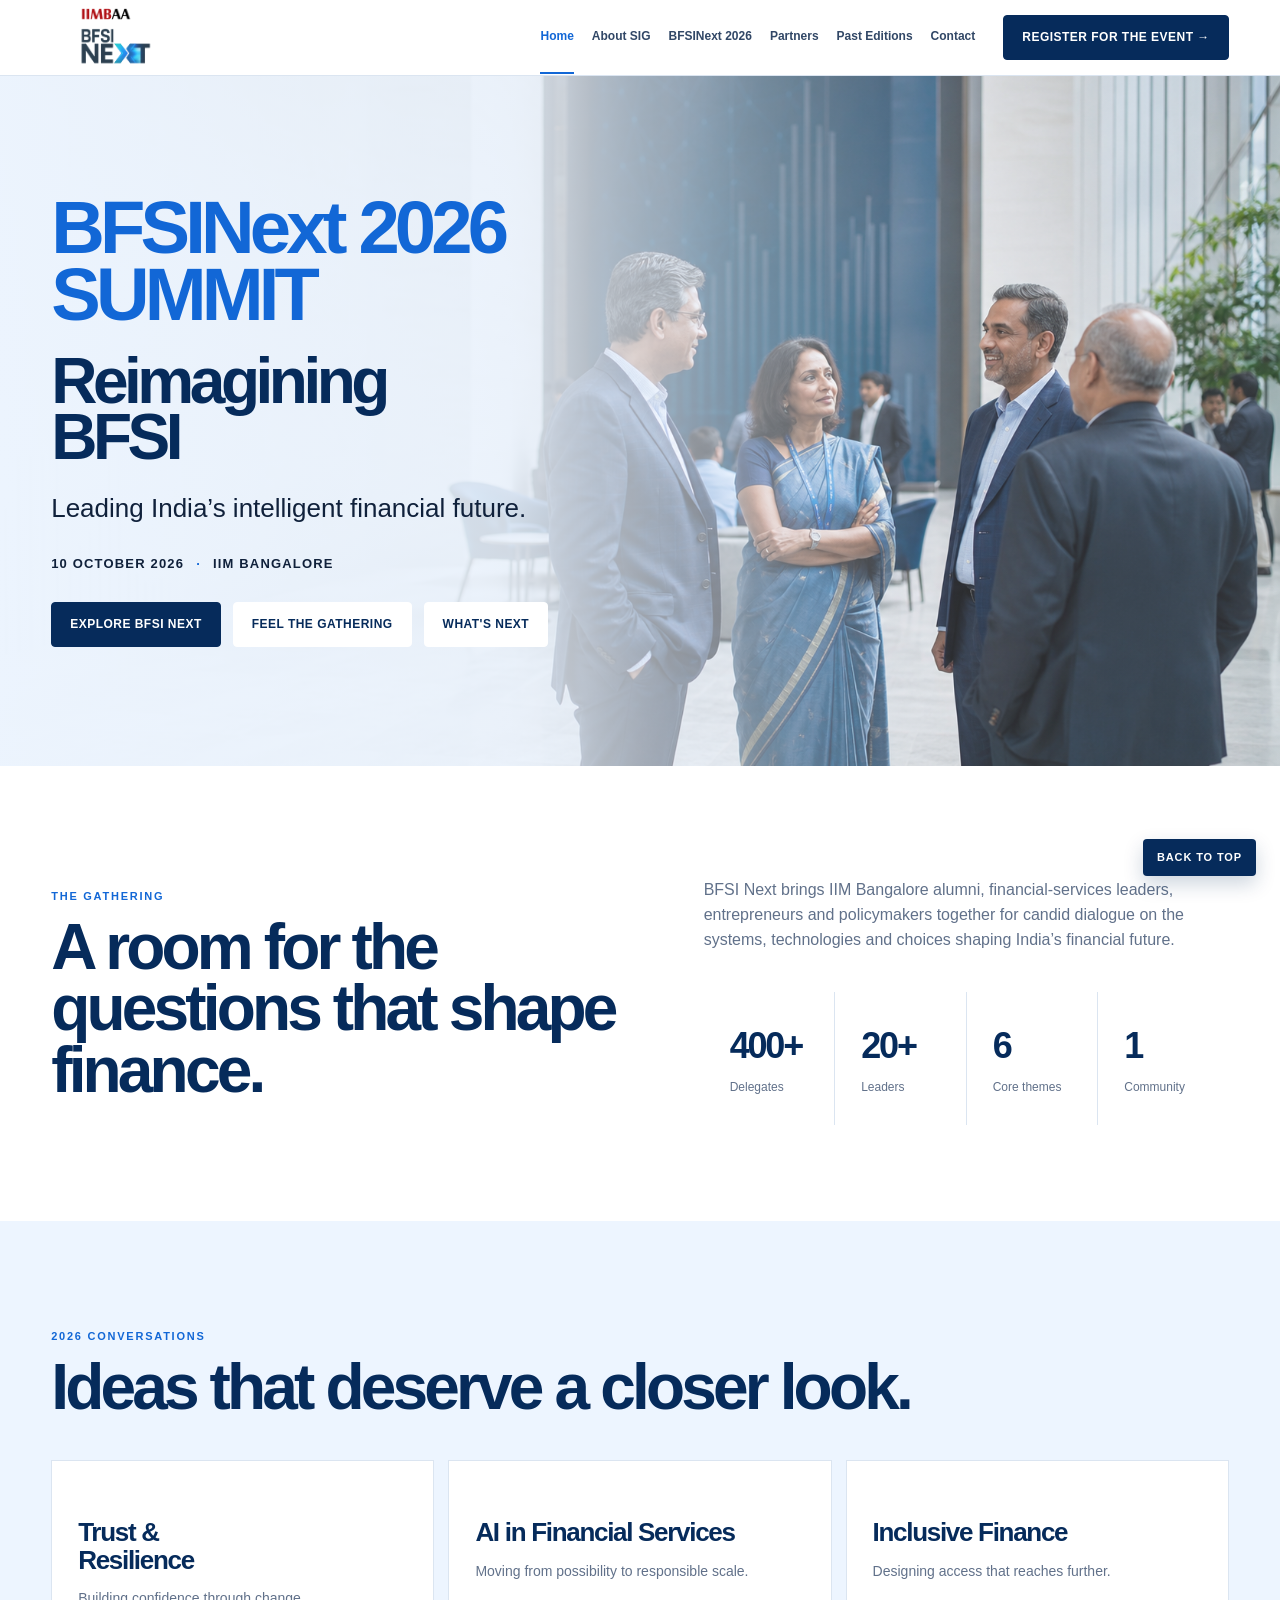
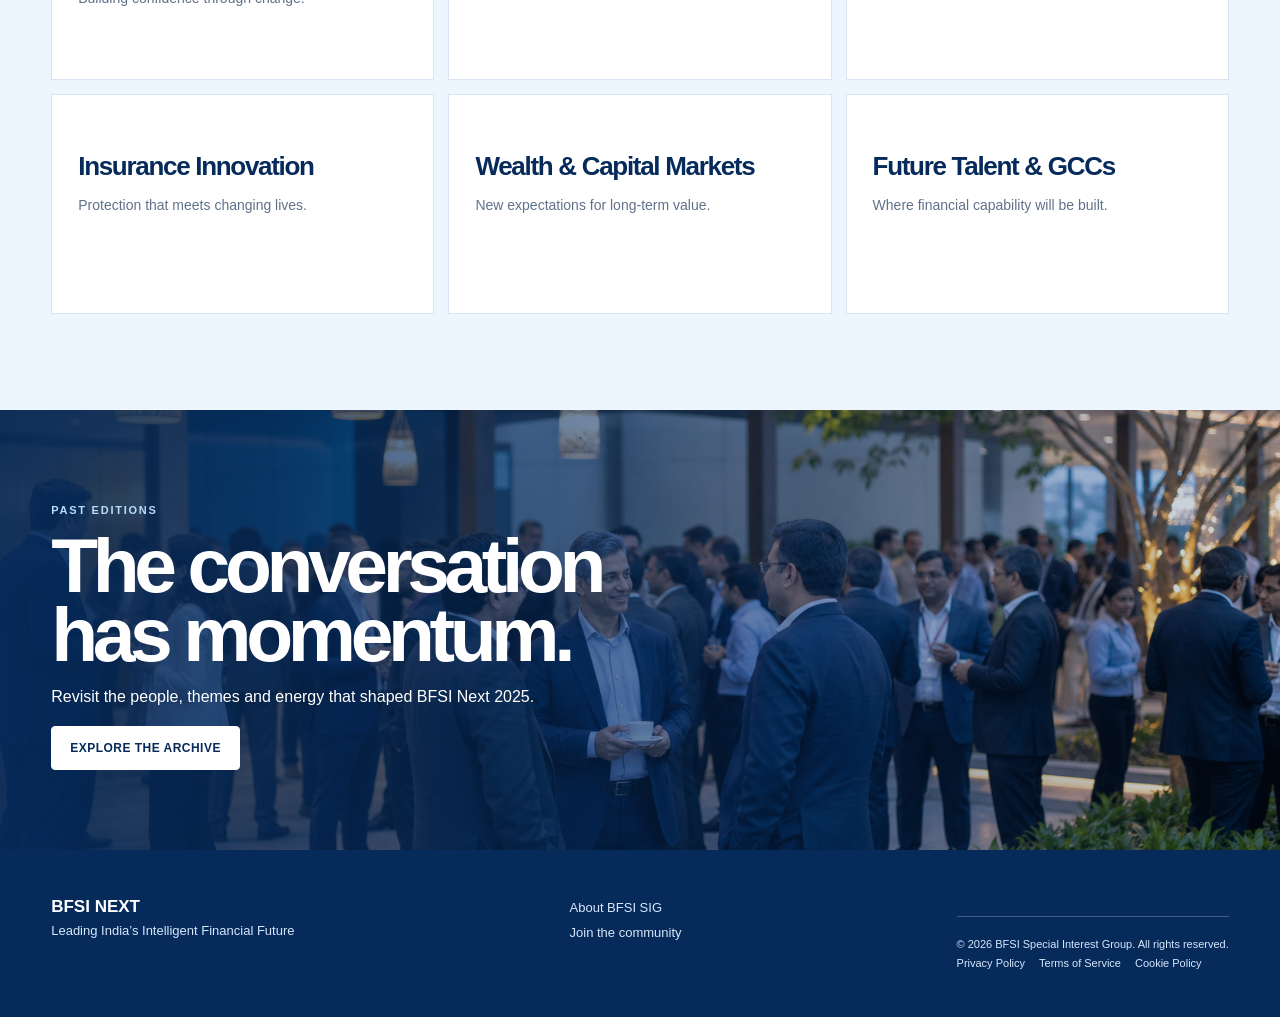
==== commit 3c897eec: "Changed for Keeping layout simple and reduce unnecessary scroll" ====
--- a/index.html
+++ b/index.html
@@ -26,12 +26,13 @@
           <h1>Reimagining<br>BFSI</h1>
           <p class="lead">Leading India’s intelligent financial future.</p>
           <p class="event-line">10 OCTOBER 2026 <span>·</span> IIM BANGALORE</p>
-          <div class="actions"><a class="button" href="bfsinext-2026.html">Explore BFSI Next</a><a
-              class="button button--light" href="join-sig.html">Register for the event</a></div>
+            <div class="actions"><a class="button" href="bfsinext-2026.html">Explore BFSI Next</a><a
+              class="button button--light" href="#the-gathering">FEEL THE GATHERING</a><a class="button button--light"
+              href="#2026-conversations">WHAT'S NEXT</a></div>
         </div>
       </div>
     </section>
-    <section class="section">
+    <section class="section" id="the-gathering">
       <div class="wrap split">
         <div>
           <p class="eyebrow">THE GATHERING</p>
@@ -50,7 +51,7 @@
         </div>
       </div>
     </section>
-    <section class="section section--pale">
+    <section class="section section--pale" id="2026-conversations">
       <div class="wrap">
         <p class="eyebrow">2026 CONVERSATIONS</p>
         <h2 class="section-title">Ideas that deserve a closer look.</h2>
--- a/styles.css
+++ b/styles.css
@@ -1,3 +1,4 @@
+.back-to-top{position:fixed;right:24px;bottom:24px;z-index:10;padding:10px 14px;border-radius:4px;background:var(--navy);color:#fff;font-size:11px;font-weight:800;letter-spacing:.08em;text-transform:uppercase;box-shadow:0 8px 20px rgba(6,43,91,.2)}
 .eyebrow.summit-label{text-transform:none}
 .site-header .logo{flex-direction:column!important;justify-content:center;gap:2px;height:64px!important}
 .site-header .logo img{max-height:40px!important}
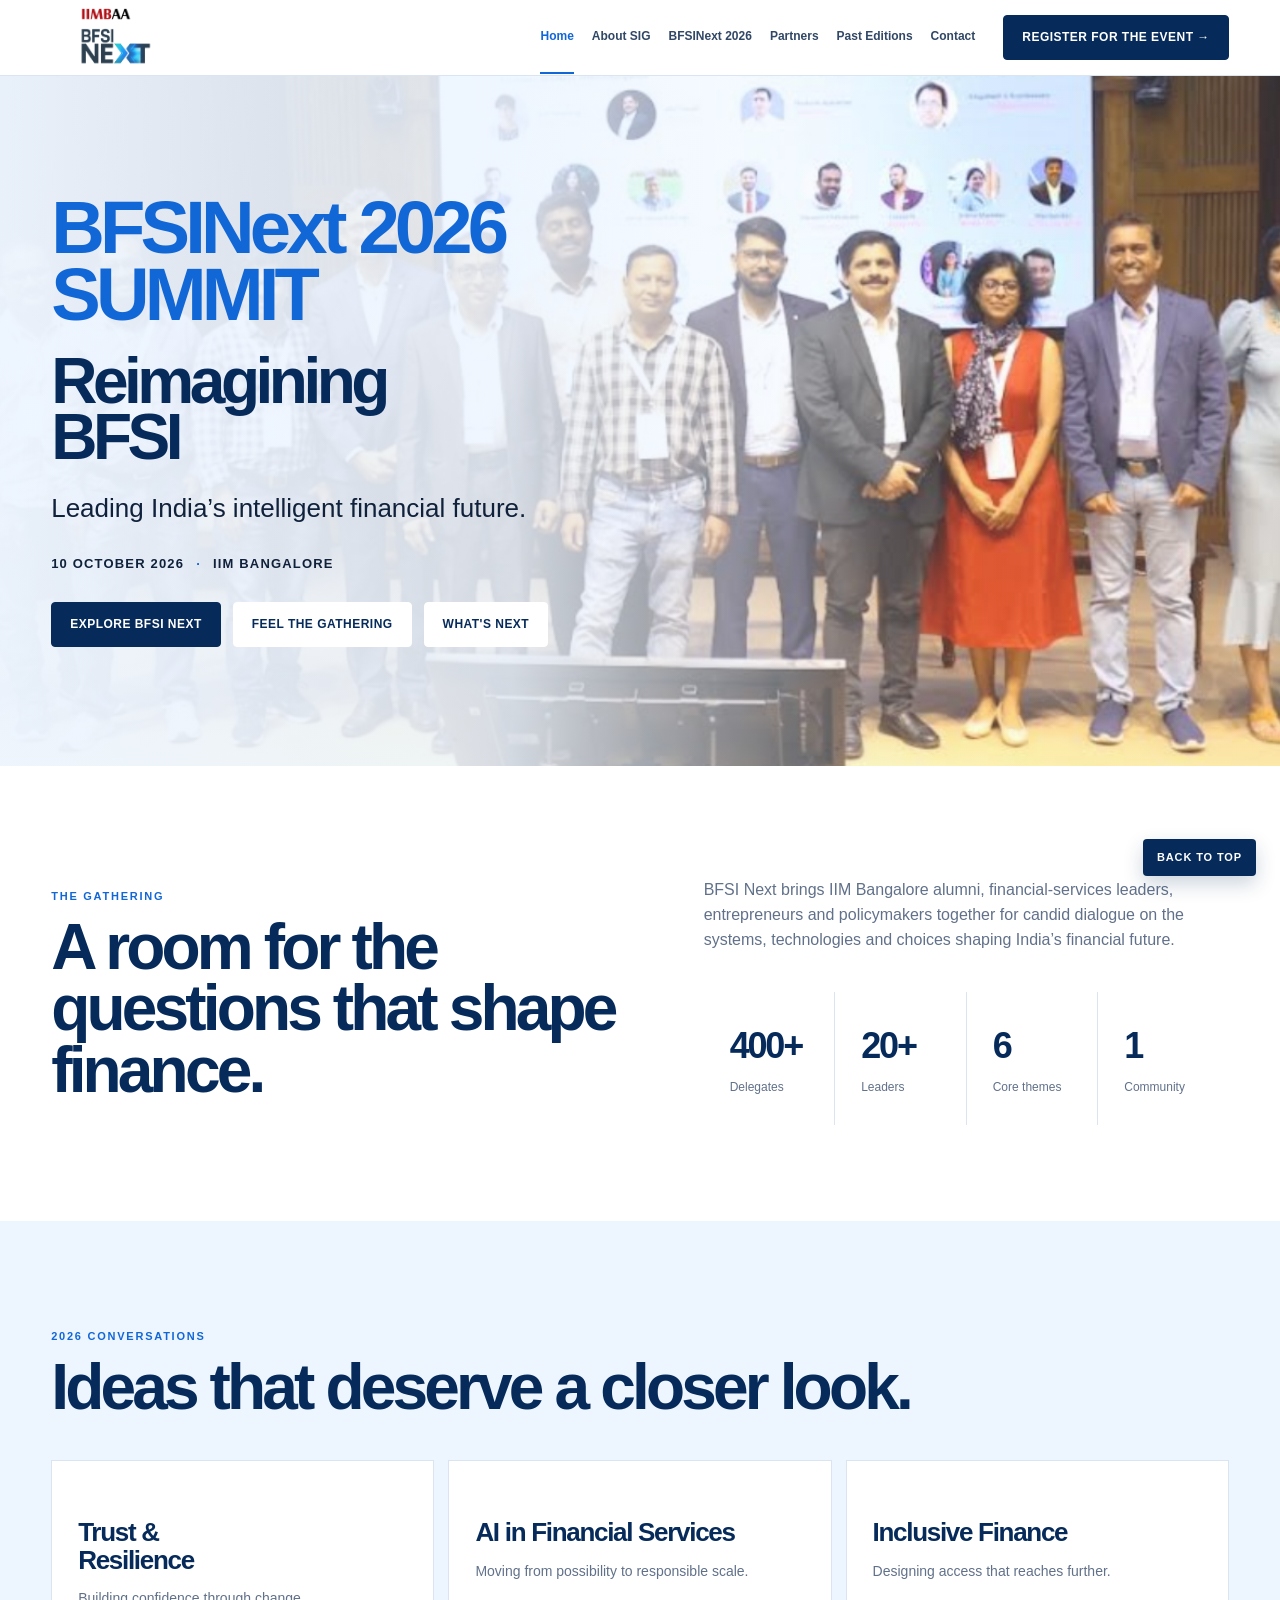
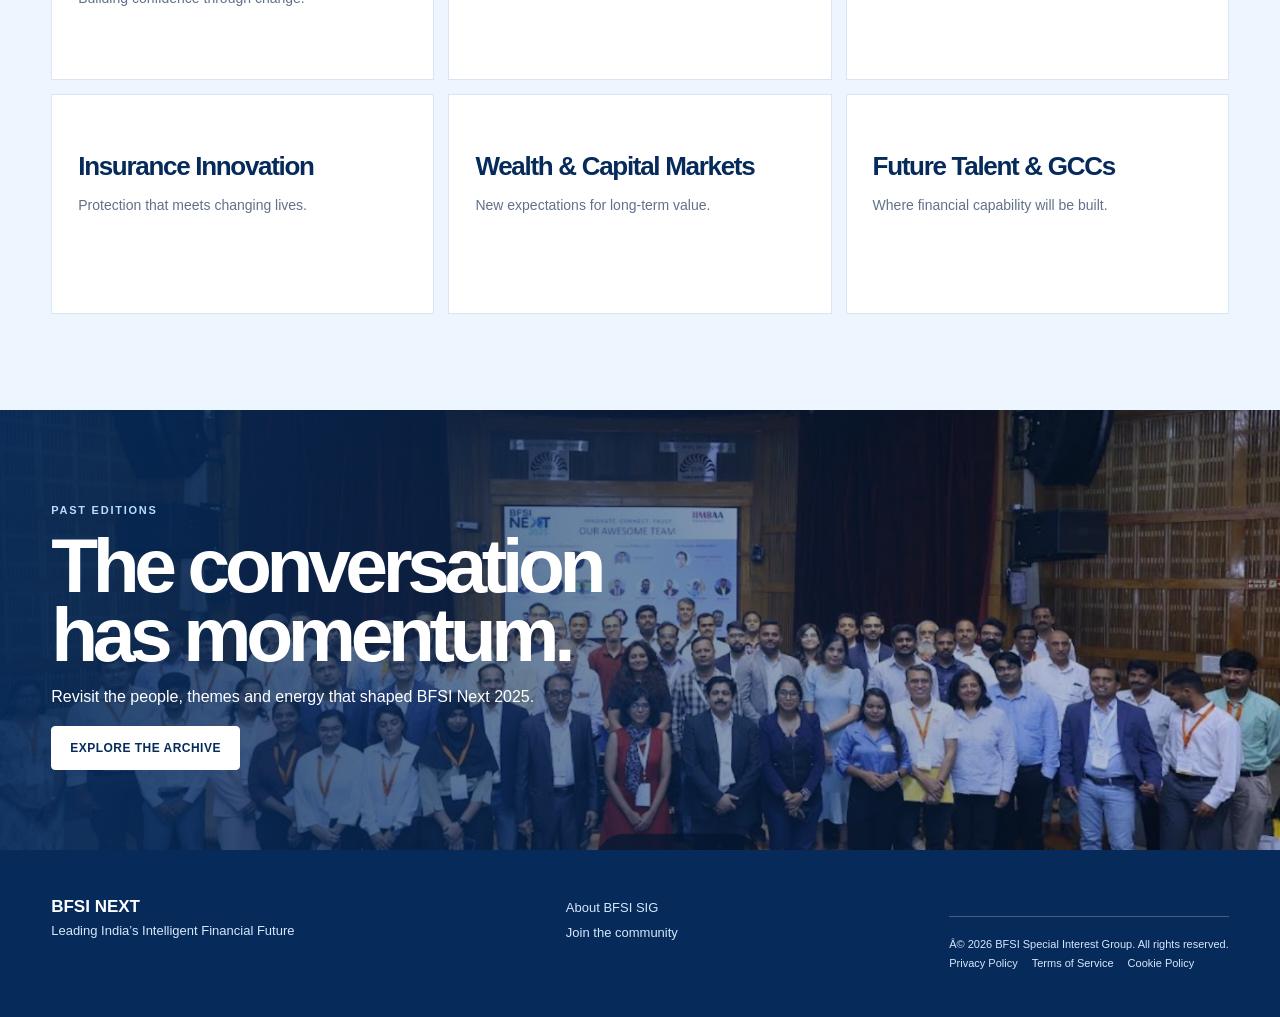
==== commit e0d5fb55: "updated the URL mapping to IIMBAA events page for BFSINext" ====
--- a/index.html
+++ b/index.html
@@ -15,8 +15,7 @@
     <nav class="nav"><a aria-current="page" href="index.html">Home</a><a href="about-sig.html">About SIG</a><a
         href="bfsinext-2026.html">BFSINext 2026</a><a href="agenda.html">Agenda</a><a
         href="speakers.html">Speakers</a><a href="partners.html">Partners</a><a href="past-editions.html">Past
-        Editions</a><a href="join-sig.html">Join SIG</a></nav><a class="button" href="join-sig.html#register">Register
-      interest</a>
+        Editions</a><a href="join-sig.html">Join SIG</a></nav> <a class="button" href="https://iimbaa.com/events/22305" target="_blank"></a>
   </header>
   <main id="main">
     <section class="hero">
--- a/styles.css
+++ b/styles.css
@@ -1,7 +1,19 @@
+.metrics-banner{background:linear-gradient(110deg,#eef6ff 0%,#f4fbfa 100%);border-top:1px solid var(--line);border-bottom:1px solid var(--line)}.metrics-banner__inner{max-width:var(--max);margin:0 auto;padding:36px max(24px,4vw) 40px;display:grid;grid-template-columns:repeat(3,1fr);gap:24px;text-align:center}.metric{color:#385577}.metric__icon{width:38px;height:38px;margin:0 auto 8px;display:block;fill:none;stroke:var(--blue);stroke-width:1.8;stroke-linecap:round;stroke-linejoin:round}.metric__icon--green{stroke:#12a052}.metric:nth-child(3) .metric__icon{fill:var(--blue);stroke:none;width:46px;height:46px}.metric strong{display:block;color:var(--ink);font-size:38px;line-height:1.05;font-weight:800}.metric span{display:block;margin-top:6px;font-size:17px;letter-spacing:.01em}@media(max-width:760px){.metrics-banner__inner{grid-template-columns:1fr;gap:28px}}
+.speaker img[src$="Speaker_23.jpg"],.speaker img[src$="Speaker_24.jpg"],.speaker img[src$="Speaker_25.JPG"],.speaker img[src$="Speaker_26.jpg"],.speaker img[src$="Speaker_29.jpg"],.speaker img[src$="Speaker_31.jpg"]{object-fit:contain;background:#fff}
+@media(min-width:981px){.speaker:nth-last-child(2){grid-column:2}.speaker:last-child{grid-column:3}}
+.metrics-banner .metric__icon{object-fit:contain;fill:none;stroke:none}.metrics-banner .metric__icon--wide{width:46px;height:46px}
+.agenda-image{max-width:650px;margin:32px auto 0;padding:12px;background:#fff;border:1px solid var(--line);box-shadow:0 12px 28px rgba(6,43,91,.08)}.agenda-image img{width:100%;height:auto}
+.agenda-section .eyebrow,.agenda-section .section-title{text-align:center}
+.section.agenda-section,.section#speakers{padding-top:40px}
+.section#speakers .section-title{text-align:center}
+.speaker div{padding:20px 16px;text-align:center}
+.speaker b{display:block;color:var(--navy);font-size:20px;font-weight:500;line-height:1.35}
+.speaker small{display:block;margin-top:5px;color:#385577;font-size:18px;line-height:1.4}
+.button.mobile-register{display:none}
+@media(max-width:760px){.button.mobile-register{display:inline-flex}}
 .back-to-top{position:fixed;right:24px;bottom:24px;z-index:10;padding:10px 14px;border-radius:4px;background:var(--navy);color:#fff;font-size:11px;font-weight:800;letter-spacing:.08em;text-transform:uppercase;box-shadow:0 8px 20px rgba(6,43,91,.2)}
 .eyebrow.summit-label{text-transform:none}
 .site-header .logo{flex-direction:column!important;justify-content:center;gap:2px;height:64px!important}
 .site-header .logo img{max-height:40px!important}
-.site-header .logo::after{content:"";display:block;align-self:stretch;width:100%;height:18px;order:-1;background:url("IIMBAA-Logo.png?v=2") calc(50% - 9px) center/76px auto no-repeat}
-.speaker:first-child img{aspect-ratio:1/1!important;border-radius:50%;object-fit:cover}
-:root{--navy:#062b5b;--blue:#1267d6;--pale:#edf5ff;--ink:#10213b;--muted:#61718a;--line:#dbe5f1;--white:#fff;--max:1220px}*{box-sizing:border-box}html{scroll-behavior:smooth}body{margin:0;color:var(--ink);font:16px/1.55 Inter,Arial,sans-serif;background:#fff}a{color:inherit;text-decoration:none}img{max-width:100%;display:block}button,input,select{font:inherit}.skip{position:absolute;left:-999px}.skip:focus{left:16px;top:16px;z-index:99;background:#fff;padding:10px}.site-header{height:76px;position:sticky;top:0;z-index:20;background:rgba(255,255,255,.95);border-bottom:1px solid var(--line);display:flex;align-items:center;padding:0 max(24px,4vw);gap:28px}.logo{font-size:20px;font-weight:800;letter-spacing:-.06em;color:var(--navy);white-space:nowrap}.logo b{color:var(--blue)}.logo small{display:block;font-size:8px;letter-spacing:.12em;color:var(--muted)}.nav{margin-left:auto;display:flex;gap:18px;align-items:center;font-size:12px;font-weight:700;color:#314766}.nav a{padding:26px 0;border-bottom:2px solid transparent}.nav a:hover,.nav a[aria-current=page]{color:var(--blue);border-color:var(--blue)}.button{display:inline-flex;justify-content:center;align-items:center;gap:8px;padding:12px 18px;border:1px solid var(--navy);border-radius:4px;background:var(--navy);color:#fff;font-weight:750;font-size:12px;letter-spacing:.04em;text-transform:uppercase}.button:hover{background:var(--blue);border-color:var(--blue)}.button--light{background:#fff;color:var(--navy);border-color:#fff}.menu-toggle{display:none;margin-left:auto;border:0;background:none;color:var(--navy);font-size:24px}.eyebrow{color:var(--blue);font-size:11px;letter-spacing:.16em;font-weight:800;text-transform:uppercase}.hero{min-height:690px;position:relative;display:grid;align-items:center;background:var(--pale);overflow:hidden}.hero:before{content:"";position:absolute;inset:0;background:linear-gradient(90deg,rgba(237,245,255,.98) 0%,rgba(237,245,255,.88) 40%,rgba(237,245,255,.18) 74%),url('assets/images/hero-bfsi-next-2026.png') center/cover}.hero__inner,.wrap{width:min(var(--max),92vw);margin:auto;position:relative}.hero__copy{max-width:650px;padding:90px 0}.hero h1,.page-hero h1{font-size:clamp(54px,8vw,104px);letter-spacing:-.07em;line-height:.88;margin:17px 0 24px;color:var(--navy)}.hero h1 em,.page-hero h1 em{font-style:normal;color:var(--blue)}.lead{font-size:clamp(18px,2.1vw,26px);line-height:1.35;max-width:590px}.event-line{display:flex;gap:12px;align-items:center;margin:28px 0;font-weight:750;font-size:13px;letter-spacing:.09em}.event-line span{color:var(--blue)}.actions{display:flex;gap:12px;flex-wrap:wrap}.section{padding:96px 0}.section--pale{background:var(--pale)}.section-title{font-size:clamp(38px,5vw,64px);line-height:.96;letter-spacing:-.06em;color:var(--navy);margin:12px 0 24px}.split{display:grid;grid-template-columns:1.05fr .95fr;gap:72px;align-items:end}.muted{color:var(--muted)}.marquee{overflow:hidden;padding:28px 0;background:var(--navy)}.marquee__track{display:flex;width:max-content;gap:18px;animation:drift 70s linear infinite}.marquee:hover .marquee__track{animation-play-state:paused}.marquee figure{margin:0;width:220px;height:280px;overflow:hidden;border-radius:4px}.marquee figure:nth-child(3n){width:340px}.marquee img{height:100%;width:100%;object-fit:cover}@keyframes drift{to{transform:translateX(-50%)}}.stats{display:grid;grid-template-columns:repeat(4,1fr);gap:1px;background:var(--line);margin-top:40px}.stat{background:#fff;padding:26px}.stat b{display:block;color:var(--navy);font-size:36px;letter-spacing:-.06em}.stat span{font-size:12px;color:var(--muted)}.cards{display:grid;grid-template-columns:repeat(3,1fr);gap:14px;margin-top:42px}.card{border:1px solid var(--line);padding:26px;min-height:220px;background:#fff;transition:.2s}.card:hover{border-color:var(--blue);transform:translateY(-3px);box-shadow:0 12px 25px rgba(6,43,91,.09)}.card small{color:var(--blue);font-weight:800}.card h3{font-size:26px;line-height:1.05;letter-spacing:-.05em;margin:32px 0 12px;color:var(--navy)}.card p{font-size:14px;color:var(--muted)}.speaker-grid{display:grid;grid-template-columns:repeat(4,1fr);gap:15px;margin-top:38px}.speaker{border:1px solid var(--line);background:#fff}.speaker img{width:100%;aspect-ratio:4/4.5;object-fit:cover;filter:saturate(.78)}.speaker div{padding:16px}.speaker b{display:block;color:var(--navy)}.speaker small{color:var(--muted);font-size:12px}.archive-banner{min-height:440px;display:flex;align-items:end;background:linear-gradient(90deg,rgba(6,43,91,.92),rgba(6,43,91,.15)),url('assets/images/archive-2025.png') center/cover;color:#fff}.archive-banner .wrap{padding:55px 0}.archive-banner h2{font-size:clamp(44px,6vw,78px);line-height:.9;letter-spacing:-.07em;margin:12px 0}.page-hero{padding:100px 0 72px;background:var(--pale)}.page-hero h1{font-size:clamp(48px,7vw,88px);max-width:800px}.page-hero p{max-width:680px;font-size:19px;color:#425671}.prose{max-width:760px}.timeline{border-top:1px solid var(--line);margin-top:34px}.session{display:grid;grid-template-columns:150px 1fr 120px;gap:24px;border-bottom:1px solid var(--line);padding:22px 0}.session time,.tag{font-size:12px;color:var(--blue);font-weight:800}.session h3{margin:0;color:var(--navy)}.pill{display:inline-block;border:1px solid #b8cae0;border-radius:20px;padding:5px 10px;font-size:11px;color:#426080;background:#fff}.partners{display:grid;grid-template-columns:repeat(4,1fr);gap:14px;margin-top:32px}.partner{height:120px;display:grid;place-items:center;border:1px dashed #b8cae0;color:#7186a0;font-weight:800;letter-spacing:.08em;font-size:12px}.form{max-width:680px;display:grid;grid-template-columns:1fr 1fr;gap:16px}.form label{font-size:13px;font-weight:700}.form input,.form select{display:block;width:100%;margin-top:6px;padding:12px;border:1px solid #bdcce0;background:#fff}.form .full{grid-column:1/-1}.form .button{justify-self:start}.site-footer{background:var(--navy);color:#d7e7fb;padding:44px max(24px,4vw);display:flex;justify-content:space-between;gap:25px;font-size:13px}.site-footer b{color:#fff;font-size:17px}.site-footer a{display:block;margin:4px 0}.notice{padding:13px 16px;background:#fff7df;border-left:3px solid #e2a90b;color:#735819;font-size:13px}@media(max-width:980px){.nav{gap:10px;font-size:11px}.cards{grid-template-columns:repeat(2,1fr)}.speaker-grid{grid-template-columns:repeat(2,1fr)}}@media(max-width:760px){.site-header{height:66px}.menu-toggle{display:block}.nav{display:none;position:absolute;top:65px;left:0;right:0;background:#fff;border-bottom:1px solid var(--line);padding:12px 4vw;flex-direction:column;align-items:stretch}.nav.open{display:flex}.nav a{padding:9px 0}.site-header>.button{display:none}.hero{min-height:630px}.hero:before{background:linear-gradient(90deg,rgba(237,245,255,.97),rgba(237,245,255,.8)),url('assets/images/hero-bfsi-next-2026.png') center/cover}.split,.form{grid-template-columns:1fr;gap:28px}.stats{grid-template-columns:repeat(2,1fr)}.cards,.speaker-grid,.partners{grid-template-columns:1fr}.session{grid-template-columns:1fr;gap:7px}.section{padding:70px 0}.site-footer{display:block}.site-footer div+div{margin-top:22px}}@media(prefers-reduced-motion:reduce){*{scroll-behavior:auto!important;animation:none!important}}+.site-header .logo::after{content:"";display:block;align-self:stretch;width:100%;height:18px;order:-1;background:url("assets/icons/IIMBAA-Logo.png?v=2") calc(50% - 9px) center/76px auto no-repeat}
+:root{--navy:#062b5b;--blue:#1267d6;--pale:#edf5ff;--ink:#10213b;--muted:#61718a;--line:#dbe5f1;--white:#fff;--max:1220px}*{box-sizing:border-box}html{scroll-behavior:smooth}body{margin:0;color:var(--ink);font:16px/1.55 Inter,Arial,sans-serif;background:#fff}a{color:inherit;text-decoration:none}img{max-width:100%;display:block}button,input,select{font:inherit}.skip{position:absolute;left:-999px}.skip:focus{left:16px;top:16px;z-index:99;background:#fff;padding:10px}.site-header{height:76px;position:sticky;top:0;z-index:20;background:rgba(255,255,255,.95);border-bottom:1px solid var(--line);display:flex;align-items:center;padding:0 max(24px,4vw);gap:28px}.logo{font-size:20px;font-weight:800;letter-spacing:-.06em;color:var(--navy);white-space:nowrap}.logo b{color:var(--blue)}.logo small{display:block;font-size:8px;letter-spacing:.12em;color:var(--muted)}.nav{margin-left:auto;display:flex;gap:18px;align-items:center;font-size:12px;font-weight:700;color:#314766}.nav a{padding:26px 0;border-bottom:2px solid transparent}.nav a:hover,.nav a[aria-current=page]{color:var(--blue);border-color:var(--blue)}.button{display:inline-flex;justify-content:center;align-items:center;gap:8px;padding:12px 18px;border:1px solid var(--navy);border-radius:4px;background:var(--navy);color:#fff;font-weight:750;font-size:12px;letter-spacing:.04em;text-transform:uppercase}.button:hover{background:var(--blue);border-color:var(--blue)}.button--light{background:#fff;color:var(--navy);border-color:#fff}.partners{display:grid;grid-template-columns:repeat(4,minmax(0,1fr));gap:0;margin-top:32px}.partner{display:flex;align-items:center;justify-content:center;background:#fff;border:1px solid rgba(18,103,214,.18);overflow:hidden;min-height:220px;padding:18px}.partner img{display:block;width:100%;height:100%;max-height:220px;object-fit:contain;object-position:center;background:transparent}.partner:nth-child(2){background:#0e7dd8}.partner:nth-child(3){background:#e51b1c}.partner:nth-child(2) img,.partner:nth-child(3) img{object-fit:cover}.menu-toggle{display:none;margin-left:auto;border:0;background:none;color:var(--navy);font-size:24px}.eyebrow{color:var(--blue);font-size:11px;letter-spacing:.16em;font-weight:800;text-transform:uppercase}.hero{min-height:690px;position:relative;display:grid;align-items:center;background:var(--pale);overflow:hidden}.hero:before{content:"";position:absolute;inset:0;background:linear-gradient(90deg,rgba(237,245,255,.98) 0%,rgba(237,245,255,.88) 40%,rgba(237,245,255,.18) 74%),url('assets/images/hero-bfsi-next-2026.png') center/cover}.hero__inner,.wrap{width:min(var(--max),92vw);margin:auto;position:relative}.hero__copy{max-width:650px;padding:90px 0}.hero h1,.page-hero h1{font-size:clamp(54px,8vw,104px);letter-spacing:-.07em;line-height:.88;margin:17px 0 24px;color:var(--navy)}.hero h1 em,.page-hero h1 em{font-style:normal;color:var(--blue)}.lead{font-size:clamp(18px,2.1vw,26px);line-height:1.35;max-width:590px}.event-line{display:flex;gap:12px;align-items:center;margin:28px 0;font-weight:750;font-size:13px;letter-spacing:.09em}.event-line span{color:var(--blue)}.actions{display:flex;gap:12px;flex-wrap:wrap}.section{padding:96px 0}.section--pale{background:var(--pale)}.section-title{font-size:clamp(38px,5vw,64px);line-height:.96;letter-spacing:-.06em;color:var(--navy);margin:12px 0 24px}.split{display:grid;grid-template-columns:1.05fr .95fr;gap:72px;align-items:end}.muted{color:var(--muted)}.marquee{overflow:hidden;padding:28px 0;background:var(--navy)}.marquee__track{display:flex;width:max-content;gap:18px;animation:drift 70s linear infinite}.marquee:hover .marquee__track{animation-play-state:paused}.marquee figure{margin:0;width:220px;height:280px;overflow:hidden;border-radius:4px}.marquee figure:nth-child(3n){width:340px}.marquee img{height:100%;width:100%;object-fit:cover}@keyframes drift{to{transform:translateX(-50%)}}.stats{display:grid;grid-template-columns:repeat(4,1fr);gap:1px;background:var(--line);margin-top:40px}.stat{background:#fff;padding:26px}.stat b{display:block;color:var(--navy);font-size:36px;letter-spacing:-.06em}.stat span{font-size:12px;color:var(--muted)}.cards{display:grid;grid-template-columns:repeat(3,1fr);gap:14px;margin-top:42px}.card{border:1px solid var(--line);padding:26px;min-height:220px;background:#fff;transition:.2s}.card:hover{border-color:var(--blue);transform:translateY(-3px);box-shadow:0 12px 25px rgba(6,43,91,.09)}.card small{color:var(--blue);font-weight:800}.card h3{font-size:26px;line-height:1.05;letter-spacing:-.05em;margin:32px 0 12px;color:var(--navy)}.card p{font-size:14px;color:var(--muted)}.speaker-grid{display:grid;grid-template-columns:repeat(4,1fr);gap:15px;margin-top:38px}.speaker{border:1px solid var(--line);background:#fff}.speaker img{width:100%;aspect-ratio:4/4.5;object-fit:cover;filter:saturate(.78)}.speaker div{padding:16px}.speaker b{display:block;color:var(--navy)}.speaker small{color:var(--muted);font-size:12px}.past-editions-hero{min-height:420px;position:relative;display:grid;align-items:center;overflow:hidden;background:var(--pale)}.past-editions-hero:before{content:"";position:absolute;inset:0;background:linear-gradient(90deg,rgba(237,245,255,.96) 0%,rgba(237,245,255,.88) 38%,rgba(237,245,255,.16) 72%),url('assets/images/hero-past-events.JPG') center/cover no-repeat}.past-editions-hero .wrap{position:relative;z-index:1;padding:80px 0}.past-editions-hero h1{font-size:clamp(48px,7vw,88px);letter-spacing:-.07em;line-height:.88;margin:17px 0 24px;color:var(--navy);max-width:800px}.past-editions-hero h1 em{font-style:normal;color:var(--blue)}.past-editions-hero p{max-width:680px;font-size:19px;color:#425671}.main-2026-hero{min-height:420px;position:relative;display:grid;align-items:center;overflow:hidden;background:var(--pale)}.main-2026-hero:before{content:"";position:absolute;inset:0;background:linear-gradient(90deg,rgba(237,245,255,.96) 0%,rgba(237,245,255,.88) 38%,rgba(237,245,255,.16) 72%),url('assets/images/hero-bfsi-main-2026.png') center/cover no-repeat}.main-2026-hero .wrap{position:relative;z-index:1;padding:80px 0}.main-2026-hero h1{font-size:clamp(48px,7vw,88px);letter-spacing:-.07em;line-height:.88;margin:17px 0 24px;color:var(--navy);max-width:800px}.main-2026-hero h1 em{font-style:normal;color:var(--blue)}.main-2026-hero p{max-width:680px;font-size:19px;color:#425671}.partners-hero{min-height:420px;position:relative;display:grid;align-items:center;overflow:hidden;background:var(--pale)}.partners-hero:before{content:"";position:absolute;inset:0;background:linear-gradient(90deg,rgba(237,245,255,.96) 0%,rgba(237,245,255,.88) 38%,rgba(237,245,255,.16) 72%),url('assets/images/hero-partnership-bfsi.png') center/cover no-repeat}.partners-hero .wrap{position:relative;z-index:1;padding:80px 0}.partners-hero h1{font-size:clamp(48px,7vw,88px);letter-spacing:-.07em;line-height:.88;margin:17px 0 24px;color:var(--navy);max-width:800px}.partners-hero h1 em{font-style:normal;color:var(--blue)}.partners-hero p{max-width:680px;font-size:19px;color:#425671}.archive-banner{min-height:440px;display:flex;align-items:end;background:linear-gradient(90deg,rgba(6,43,91,.92),rgba(6,43,91,.15)),url('assets/images/archive-2025.png') center/cover;color:#fff}.archive-banner .wrap{padding:55px 0}.archive-banner h2{font-size:clamp(44px,6vw,78px);line-height:.9;letter-spacing:-.07em;margin:12px 0}.page-hero{padding:100px 0 72px;background:var(--pale)}.page-hero h1{font-size:clamp(48px,7vw,88px);max-width:800px}.page-hero p{max-width:680px;font-size:19px;color:#425671}.prose{max-width:760px}.timeline{border-top:1px solid var(--line);margin-top:34px}.session{display:grid;grid-template-columns:150px 1fr 120px;gap:24px;border-bottom:1px solid var(--line);padding:22px 0}.session time,.tag{font-size:12px;color:var(--blue);font-weight:800}.session h3{margin:0;color:var(--navy)}.pill{display:inline-block;border:1px solid #b8cae0;border-radius:20px;padding:5px 10px;font-size:11px;color:#426080;background:#fff}.partners{display:grid;grid-template-columns:repeat(4,1fr);gap:14px;margin-top:32px}.partner{height:120px;display:grid;place-items:center;border:1px dashed #b8cae0;color:#7186a0;font-weight:800;letter-spacing:.08em;font-size:12px}.form{max-width:680px;display:grid;grid-template-columns:1fr 1fr;gap:16px}.form label{font-size:13px;font-weight:700}.form input,.form select{display:block;width:100%;margin-top:6px;padding:12px;border:1px solid #bdcce0;background:#fff}.form .full{grid-column:1/-1}.form .button{justify-self:start}.site-footer{background:var(--navy);color:#d7e7fb;padding:44px max(24px,4vw);display:flex;justify-content:space-between;gap:25px;font-size:13px}.site-footer b{color:#fff;font-size:17px}.site-footer a{display:block;margin:4px 0}.notice{padding:13px 16px;background:#fff7df;border-left:3px solid #e2a90b;color:#735819;font-size:13px}@media(max-width:980px){.nav{gap:10px;font-size:11px}.cards{grid-template-columns:repeat(2,1fr)}.speaker-grid{grid-template-columns:repeat(2,1fr)}}@media(max-width:760px){.site-header{height:66px}.menu-toggle{display:block}.nav{display:none;position:absolute;top:65px;left:0;right:0;background:#fff;border-bottom:1px solid var(--line);padding:12px 4vw;flex-direction:column;align-items:stretch}.nav.open{display:flex}.nav a{padding:9px 0}.site-header>.button{display:none}.hero{min-height:630px}.hero:before{background:linear-gradient(90deg,rgba(237,245,255,.97),rgba(237,245,255,.8)),url('assets/images/hero-bfsi-next-2026.png') center/cover}.split,.form{grid-template-columns:1fr;gap:28px}.stats{grid-template-columns:repeat(2,1fr)}.cards,.speaker-grid,.partners{grid-template-columns:1fr}.session{grid-template-columns:1fr;gap:7px}.section{padding:70px 0}.site-footer{display:block}.site-footer div+div{margin-top:22px}}@media(prefers-reduced-motion:reduce){*{scroll-behavior:auto!important;animation:none!important}}
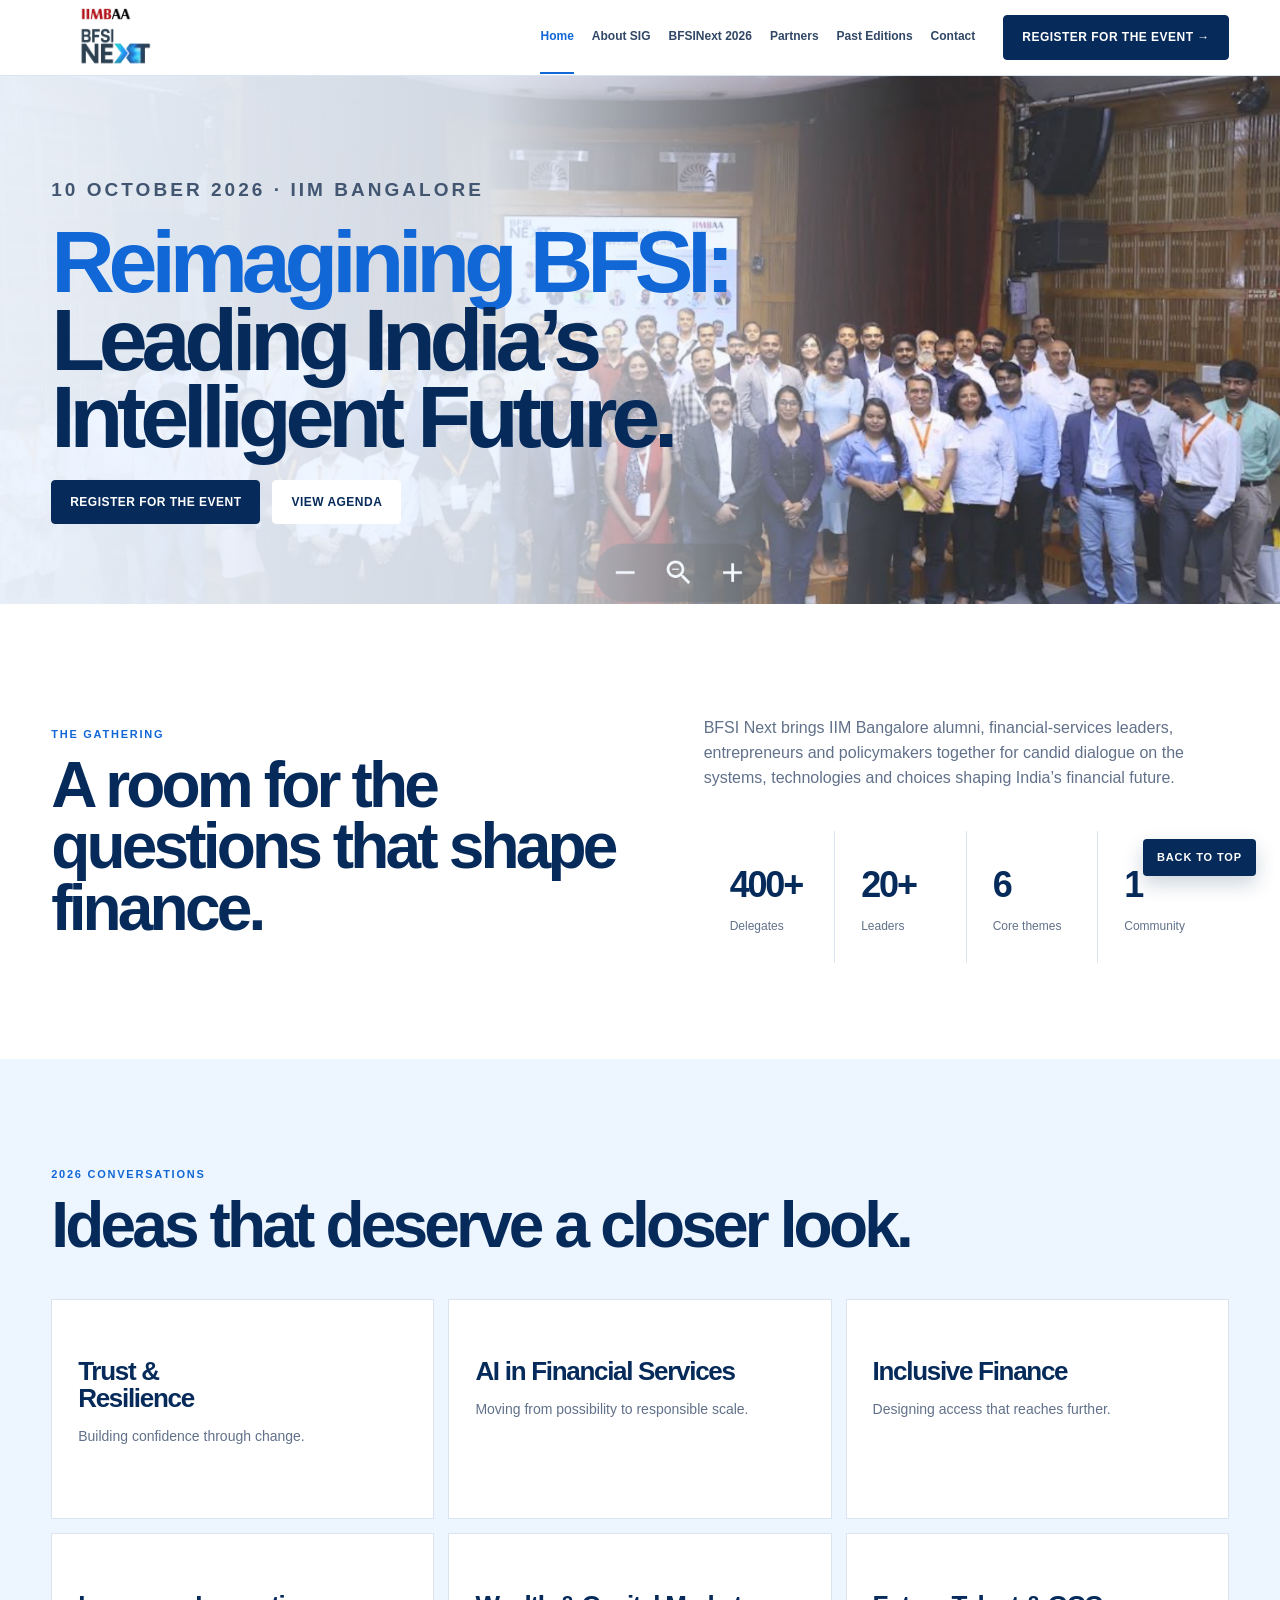
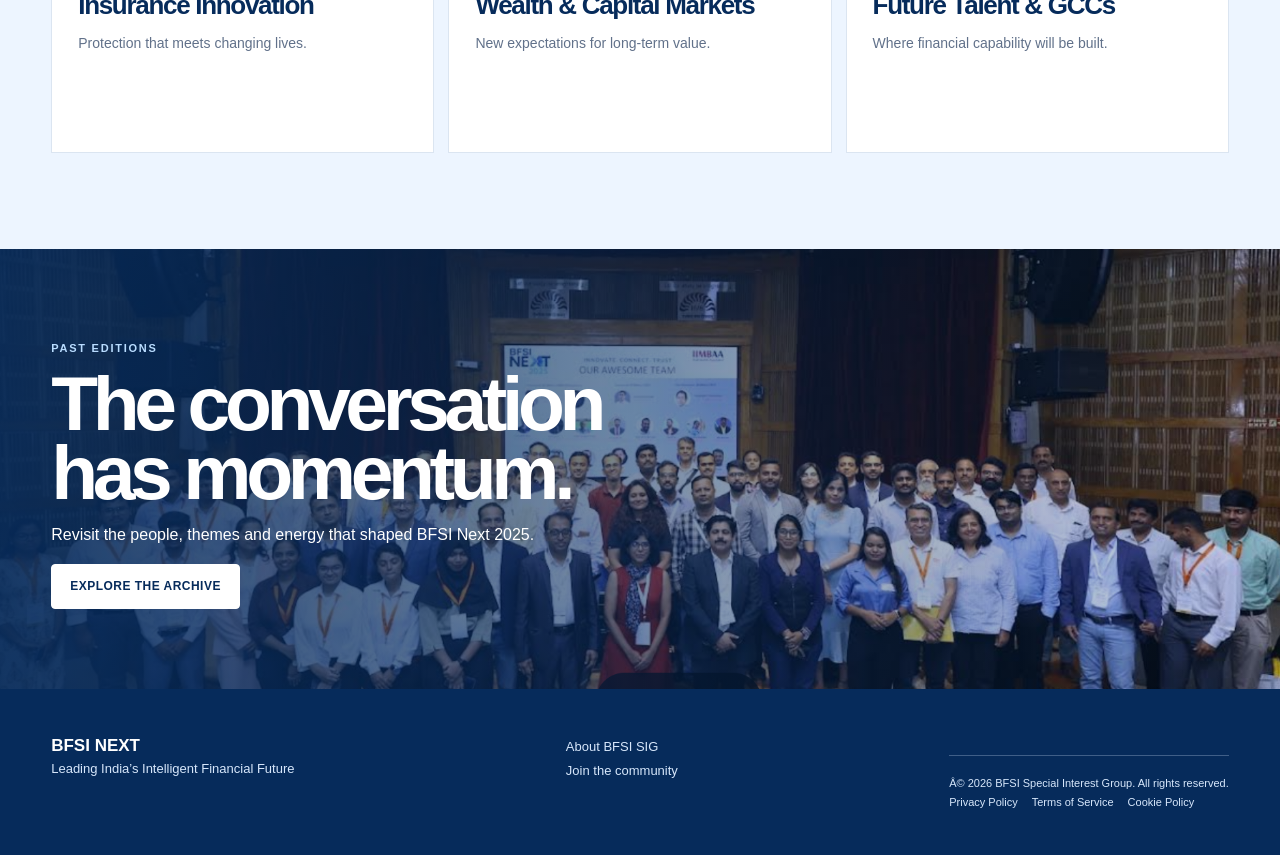
==== commit ff1dee4f: "updated the banner picture of home page and indented the CSS" ====
--- a/index.html
+++ b/index.html
@@ -18,19 +18,36 @@
         Editions</a><a href="join-sig.html">Join SIG</a></nav> <a class="button" href="https://iimbaa.com/events/22305" target="_blank"></a>
   </header>
   <main id="main">
-    <section class="hero">
-      <div class="hero__inner">
-        <div class="hero__copy">
-          <p class="eyebrow summit-label">BFSINext 2026 SUMMIT</p>
-          <h1>Reimagining<br>BFSI</h1>
-          <p class="lead">Leading India’s intelligent financial future.</p>
-          <p class="event-line">10 OCTOBER 2026 <span>·</span> IIM BANGALORE</p>
-            <div class="actions"><a class="button" href="bfsinext-2026.html">Explore BFSI Next</a><a
-              class="button button--light" href="#the-gathering">FEEL THE GATHERING</a><a class="button button--light"
-              href="#2026-conversations">WHAT'S NEXT</a></div>
-        </div>
-      </div>
-    </section>
+   <section class="main-index-hero">
+
+            <div class="wrap">
+
+                <p class="eyebrow">
+                    10 OCTOBER 2026 · IIM BANGALORE
+                </p>
+
+                <h1>
+                    <em>Reimagining BFSI: </em>
+                    Leading India’s Intelligent Future.
+                </h1>
+                <p></p>
+                <div class="actions">
+
+                     <a class="button" href="https://iimbaa.com/events/22305" target="_blank">
+                        Register for the event
+                    </a>
+
+                    <a
+                        class="button button--light"
+                        href="#agenda"
+                    >
+                        View agenda
+                    </a>
+
+                </div>
+
+   
+        </section>
     <section class="section" id="the-gathering">
       <div class="wrap split">
         <div>
--- a/styles.css
+++ b/styles.css
@@ -1,19 +1,1000 @@
-.metrics-banner{background:linear-gradient(110deg,#eef6ff 0%,#f4fbfa 100%);border-top:1px solid var(--line);border-bottom:1px solid var(--line)}.metrics-banner__inner{max-width:var(--max);margin:0 auto;padding:36px max(24px,4vw) 40px;display:grid;grid-template-columns:repeat(3,1fr);gap:24px;text-align:center}.metric{color:#385577}.metric__icon{width:38px;height:38px;margin:0 auto 8px;display:block;fill:none;stroke:var(--blue);stroke-width:1.8;stroke-linecap:round;stroke-linejoin:round}.metric__icon--green{stroke:#12a052}.metric:nth-child(3) .metric__icon{fill:var(--blue);stroke:none;width:46px;height:46px}.metric strong{display:block;color:var(--ink);font-size:38px;line-height:1.05;font-weight:800}.metric span{display:block;margin-top:6px;font-size:17px;letter-spacing:.01em}@media(max-width:760px){.metrics-banner__inner{grid-template-columns:1fr;gap:28px}}
-.speaker img[src$="Speaker_23.jpg"],.speaker img[src$="Speaker_24.jpg"],.speaker img[src$="Speaker_25.JPG"],.speaker img[src$="Speaker_26.jpg"],.speaker img[src$="Speaker_29.jpg"],.speaker img[src$="Speaker_31.jpg"]{object-fit:contain;background:#fff}
-@media(min-width:981px){.speaker:nth-last-child(2){grid-column:2}.speaker:last-child{grid-column:3}}
-.metrics-banner .metric__icon{object-fit:contain;fill:none;stroke:none}.metrics-banner .metric__icon--wide{width:46px;height:46px}
-.agenda-image{max-width:650px;margin:32px auto 0;padding:12px;background:#fff;border:1px solid var(--line);box-shadow:0 12px 28px rgba(6,43,91,.08)}.agenda-image img{width:100%;height:auto}
-.agenda-section .eyebrow,.agenda-section .section-title{text-align:center}
-.section.agenda-section,.section#speakers{padding-top:40px}
-.section#speakers .section-title{text-align:center}
-.speaker div{padding:20px 16px;text-align:center}
-.speaker b{display:block;color:var(--navy);font-size:20px;font-weight:500;line-height:1.35}
-.speaker small{display:block;margin-top:5px;color:#385577;font-size:18px;line-height:1.4}
-.button.mobile-register{display:none}
-@media(max-width:760px){.button.mobile-register{display:inline-flex}}
-.back-to-top{position:fixed;right:24px;bottom:24px;z-index:10;padding:10px 14px;border-radius:4px;background:var(--navy);color:#fff;font-size:11px;font-weight:800;letter-spacing:.08em;text-transform:uppercase;box-shadow:0 8px 20px rgba(6,43,91,.2)}
-.eyebrow.summit-label{text-transform:none}
-.site-header .logo{flex-direction:column!important;justify-content:center;gap:2px;height:64px!important}
-.site-header .logo img{max-height:40px!important}
-.site-header .logo::after{content:"";display:block;align-self:stretch;width:100%;height:18px;order:-1;background:url("assets/icons/IIMBAA-Logo.png?v=2") calc(50% - 9px) center/76px auto no-repeat}
-:root{--navy:#062b5b;--blue:#1267d6;--pale:#edf5ff;--ink:#10213b;--muted:#61718a;--line:#dbe5f1;--white:#fff;--max:1220px}*{box-sizing:border-box}html{scroll-behavior:smooth}body{margin:0;color:var(--ink);font:16px/1.55 Inter,Arial,sans-serif;background:#fff}a{color:inherit;text-decoration:none}img{max-width:100%;display:block}button,input,select{font:inherit}.skip{position:absolute;left:-999px}.skip:focus{left:16px;top:16px;z-index:99;background:#fff;padding:10px}.site-header{height:76px;position:sticky;top:0;z-index:20;background:rgba(255,255,255,.95);border-bottom:1px solid var(--line);display:flex;align-items:center;padding:0 max(24px,4vw);gap:28px}.logo{font-size:20px;font-weight:800;letter-spacing:-.06em;color:var(--navy);white-space:nowrap}.logo b{color:var(--blue)}.logo small{display:block;font-size:8px;letter-spacing:.12em;color:var(--muted)}.nav{margin-left:auto;display:flex;gap:18px;align-items:center;font-size:12px;font-weight:700;color:#314766}.nav a{padding:26px 0;border-bottom:2px solid transparent}.nav a:hover,.nav a[aria-current=page]{color:var(--blue);border-color:var(--blue)}.button{display:inline-flex;justify-content:center;align-items:center;gap:8px;padding:12px 18px;border:1px solid var(--navy);border-radius:4px;background:var(--navy);color:#fff;font-weight:750;font-size:12px;letter-spacing:.04em;text-transform:uppercase}.button:hover{background:var(--blue);border-color:var(--blue)}.button--light{background:#fff;color:var(--navy);border-color:#fff}.partners{display:grid;grid-template-columns:repeat(4,minmax(0,1fr));gap:0;margin-top:32px}.partner{display:flex;align-items:center;justify-content:center;background:#fff;border:1px solid rgba(18,103,214,.18);overflow:hidden;min-height:220px;padding:18px}.partner img{display:block;width:100%;height:100%;max-height:220px;object-fit:contain;object-position:center;background:transparent}.partner:nth-child(2){background:#0e7dd8}.partner:nth-child(3){background:#e51b1c}.partner:nth-child(2) img,.partner:nth-child(3) img{object-fit:cover}.menu-toggle{display:none;margin-left:auto;border:0;background:none;color:var(--navy);font-size:24px}.eyebrow{color:var(--blue);font-size:11px;letter-spacing:.16em;font-weight:800;text-transform:uppercase}.hero{min-height:690px;position:relative;display:grid;align-items:center;background:var(--pale);overflow:hidden}.hero:before{content:"";position:absolute;inset:0;background:linear-gradient(90deg,rgba(237,245,255,.98) 0%,rgba(237,245,255,.88) 40%,rgba(237,245,255,.18) 74%),url('assets/images/hero-bfsi-next-2026.png') center/cover}.hero__inner,.wrap{width:min(var(--max),92vw);margin:auto;position:relative}.hero__copy{max-width:650px;padding:90px 0}.hero h1,.page-hero h1{font-size:clamp(54px,8vw,104px);letter-spacing:-.07em;line-height:.88;margin:17px 0 24px;color:var(--navy)}.hero h1 em,.page-hero h1 em{font-style:normal;color:var(--blue)}.lead{font-size:clamp(18px,2.1vw,26px);line-height:1.35;max-width:590px}.event-line{display:flex;gap:12px;align-items:center;margin:28px 0;font-weight:750;font-size:13px;letter-spacing:.09em}.event-line span{color:var(--blue)}.actions{display:flex;gap:12px;flex-wrap:wrap}.section{padding:96px 0}.section--pale{background:var(--pale)}.section-title{font-size:clamp(38px,5vw,64px);line-height:.96;letter-spacing:-.06em;color:var(--navy);margin:12px 0 24px}.split{display:grid;grid-template-columns:1.05fr .95fr;gap:72px;align-items:end}.muted{color:var(--muted)}.marquee{overflow:hidden;padding:28px 0;background:var(--navy)}.marquee__track{display:flex;width:max-content;gap:18px;animation:drift 70s linear infinite}.marquee:hover .marquee__track{animation-play-state:paused}.marquee figure{margin:0;width:220px;height:280px;overflow:hidden;border-radius:4px}.marquee figure:nth-child(3n){width:340px}.marquee img{height:100%;width:100%;object-fit:cover}@keyframes drift{to{transform:translateX(-50%)}}.stats{display:grid;grid-template-columns:repeat(4,1fr);gap:1px;background:var(--line);margin-top:40px}.stat{background:#fff;padding:26px}.stat b{display:block;color:var(--navy);font-size:36px;letter-spacing:-.06em}.stat span{font-size:12px;color:var(--muted)}.cards{display:grid;grid-template-columns:repeat(3,1fr);gap:14px;margin-top:42px}.card{border:1px solid var(--line);padding:26px;min-height:220px;background:#fff;transition:.2s}.card:hover{border-color:var(--blue);transform:translateY(-3px);box-shadow:0 12px 25px rgba(6,43,91,.09)}.card small{color:var(--blue);font-weight:800}.card h3{font-size:26px;line-height:1.05;letter-spacing:-.05em;margin:32px 0 12px;color:var(--navy)}.card p{font-size:14px;color:var(--muted)}.speaker-grid{display:grid;grid-template-columns:repeat(4,1fr);gap:15px;margin-top:38px}.speaker{border:1px solid var(--line);background:#fff}.speaker img{width:100%;aspect-ratio:4/4.5;object-fit:cover;filter:saturate(.78)}.speaker div{padding:16px}.speaker b{display:block;color:var(--navy)}.speaker small{color:var(--muted);font-size:12px}.past-editions-hero{min-height:420px;position:relative;display:grid;align-items:center;overflow:hidden;background:var(--pale)}.past-editions-hero:before{content:"";position:absolute;inset:0;background:linear-gradient(90deg,rgba(237,245,255,.96) 0%,rgba(237,245,255,.88) 38%,rgba(237,245,255,.16) 72%),url('assets/images/hero-past-events.JPG') center/cover no-repeat}.past-editions-hero .wrap{position:relative;z-index:1;padding:80px 0}.past-editions-hero h1{font-size:clamp(48px,7vw,88px);letter-spacing:-.07em;line-height:.88;margin:17px 0 24px;color:var(--navy);max-width:800px}.past-editions-hero h1 em{font-style:normal;color:var(--blue)}.past-editions-hero p{max-width:680px;font-size:19px;color:#425671}.main-2026-hero{min-height:420px;position:relative;display:grid;align-items:center;overflow:hidden;background:var(--pale)}.main-2026-hero:before{content:"";position:absolute;inset:0;background:linear-gradient(90deg,rgba(237,245,255,.96) 0%,rgba(237,245,255,.88) 38%,rgba(237,245,255,.16) 72%),url('assets/images/hero-bfsi-main-2026.png') center/cover no-repeat}.main-2026-hero .wrap{position:relative;z-index:1;padding:80px 0}.main-2026-hero h1{font-size:clamp(48px,7vw,88px);letter-spacing:-.07em;line-height:.88;margin:17px 0 24px;color:var(--navy);max-width:800px}.main-2026-hero h1 em{font-style:normal;color:var(--blue)}.main-2026-hero p{max-width:680px;font-size:19px;color:#425671}.partners-hero{min-height:420px;position:relative;display:grid;align-items:center;overflow:hidden;background:var(--pale)}.partners-hero:before{content:"";position:absolute;inset:0;background:linear-gradient(90deg,rgba(237,245,255,.96) 0%,rgba(237,245,255,.88) 38%,rgba(237,245,255,.16) 72%),url('assets/images/hero-partnership-bfsi.png') center/cover no-repeat}.partners-hero .wrap{position:relative;z-index:1;padding:80px 0}.partners-hero h1{font-size:clamp(48px,7vw,88px);letter-spacing:-.07em;line-height:.88;margin:17px 0 24px;color:var(--navy);max-width:800px}.partners-hero h1 em{font-style:normal;color:var(--blue)}.partners-hero p{max-width:680px;font-size:19px;color:#425671}.archive-banner{min-height:440px;display:flex;align-items:end;background:linear-gradient(90deg,rgba(6,43,91,.92),rgba(6,43,91,.15)),url('assets/images/archive-2025.png') center/cover;color:#fff}.archive-banner .wrap{padding:55px 0}.archive-banner h2{font-size:clamp(44px,6vw,78px);line-height:.9;letter-spacing:-.07em;margin:12px 0}.page-hero{padding:100px 0 72px;background:var(--pale)}.page-hero h1{font-size:clamp(48px,7vw,88px);max-width:800px}.page-hero p{max-width:680px;font-size:19px;color:#425671}.prose{max-width:760px}.timeline{border-top:1px solid var(--line);margin-top:34px}.session{display:grid;grid-template-columns:150px 1fr 120px;gap:24px;border-bottom:1px solid var(--line);padding:22px 0}.session time,.tag{font-size:12px;color:var(--blue);font-weight:800}.session h3{margin:0;color:var(--navy)}.pill{display:inline-block;border:1px solid #b8cae0;border-radius:20px;padding:5px 10px;font-size:11px;color:#426080;background:#fff}.partners{display:grid;grid-template-columns:repeat(4,1fr);gap:14px;margin-top:32px}.partner{height:120px;display:grid;place-items:center;border:1px dashed #b8cae0;color:#7186a0;font-weight:800;letter-spacing:.08em;font-size:12px}.form{max-width:680px;display:grid;grid-template-columns:1fr 1fr;gap:16px}.form label{font-size:13px;font-weight:700}.form input,.form select{display:block;width:100%;margin-top:6px;padding:12px;border:1px solid #bdcce0;background:#fff}.form .full{grid-column:1/-1}.form .button{justify-self:start}.site-footer{background:var(--navy);color:#d7e7fb;padding:44px max(24px,4vw);display:flex;justify-content:space-between;gap:25px;font-size:13px}.site-footer b{color:#fff;font-size:17px}.site-footer a{display:block;margin:4px 0}.notice{padding:13px 16px;background:#fff7df;border-left:3px solid #e2a90b;color:#735819;font-size:13px}@media(max-width:980px){.nav{gap:10px;font-size:11px}.cards{grid-template-columns:repeat(2,1fr)}.speaker-grid{grid-template-columns:repeat(2,1fr)}}@media(max-width:760px){.site-header{height:66px}.menu-toggle{display:block}.nav{display:none;position:absolute;top:65px;left:0;right:0;background:#fff;border-bottom:1px solid var(--line);padding:12px 4vw;flex-direction:column;align-items:stretch}.nav.open{display:flex}.nav a{padding:9px 0}.site-header>.button{display:none}.hero{min-height:630px}.hero:before{background:linear-gradient(90deg,rgba(237,245,255,.97),rgba(237,245,255,.8)),url('assets/images/hero-bfsi-next-2026.png') center/cover}.split,.form{grid-template-columns:1fr;gap:28px}.stats{grid-template-columns:repeat(2,1fr)}.cards,.speaker-grid,.partners{grid-template-columns:1fr}.session{grid-template-columns:1fr;gap:7px}.section{padding:70px 0}.site-footer{display:block}.site-footer div+div{margin-top:22px}}@media(prefers-reduced-motion:reduce){*{scroll-behavior:auto!important;animation:none!important}}+.metrics-banner {
+  background: linear-gradient(110deg,#eef6ff 0%,#f4fbfa 100%);
+  border-top: 1px solid var(--line);
+  border-bottom: 1px solid var(--line)
+}
+
+.metrics-banner__inner {
+  max-width: var(--max);
+  margin: 0 auto;
+  padding: 36px max(24px,4vw) 40px;
+  display: grid;
+  grid-template-columns: repeat(3,1fr);
+  gap: 24px;
+  text-align: center
+}
+
+.metric {
+  color: #385577
+}
+
+.metric__icon {
+  width: 38px;
+  height: 38px;
+  margin: 0 auto 8px;
+  display: block;
+  fill: none;
+  stroke: var(--blue);
+  stroke-width: 1.8;
+  stroke-linecap: round;
+  stroke-linejoin: round
+}
+
+.metric__icon--green {
+  stroke: #12a052
+}
+
+.metric:nth-child(3) .metric__icon {
+  fill: var(--blue);
+  stroke: none;
+  width: 46px;
+  height: 46px
+}
+
+.metric strong {
+  display: block;
+  color: var(--ink);
+  font-size: 38px;
+  line-height: 1.05;
+  font-weight: 800
+}
+
+.metric span {
+  display: block;
+  margin-top: 6px;
+  font-size: 17px;
+  letter-spacing: .01em
+}
+
+@media(max-width:760px) {
+  .metrics-banner__inner {
+    grid-template-columns: 1fr;
+    gap: 28px
+  }
+}
+
+.speaker img[src$="Speaker_23.jpg"],.speaker img[src$="Speaker_24.jpg"],.speaker img[src$="Speaker_25.JPG"],.speaker img[src$="Speaker_26.jpg"],.speaker img[src$="Speaker_29.jpg"],.speaker img[src$="Speaker_31.jpg"] {
+  object-fit: contain;
+  background: #fff
+}
+
+@media(min-width:981px) {
+  .speaker:nth-last-child(2) {
+    grid-column: 2
+  }
+  .speaker:last-child {
+    grid-column: 3
+  }
+}
+
+.metrics-banner .metric__icon {
+  object-fit: contain;
+  fill: none;
+  stroke: none
+}
+
+.metrics-banner .metric__icon--wide {
+  width: 46px;
+  height: 46px
+}
+
+.agenda-image {
+  max-width: 650px;
+  margin: 32px auto 0;
+  padding: 12px;
+  background: #fff;
+  border: 1px solid var(--line);
+  box-shadow: 0 12px 28px rgba(6,43,91,.08)
+}
+
+.agenda-image img {
+  width: 100%;
+  height: auto
+}
+
+.agenda-section .eyebrow,.agenda-section .section-title {
+  text-align: center
+}
+
+.section.agenda-section,.section#speakers {
+  padding-top: 40px
+}
+
+.section#speakers .section-title {
+  text-align: center
+}
+
+.speaker div {
+  padding: 20px 16px;
+  text-align: center
+}
+
+.speaker b {
+  display: block;
+  color: var(--navy);
+  font-size: 20px;
+  font-weight: 500;
+  line-height: 1.35
+}
+
+.speaker small {
+  display: block;
+  margin-top: 5px;
+  color: #385577;
+  font-size: 18px;
+  line-height: 1.4
+}
+
+.button.mobile-register {
+  display: none
+}
+
+@media(max-width:760px) {
+  .button.mobile-register {
+    display: inline-flex
+  }
+}
+
+.back-to-top {
+  position: fixed;
+  right: 24px;
+  bottom: 24px;
+  z-index: 10;
+  padding: 10px 14px;
+  border-radius: 4px;
+  background: var(--navy);
+  color: #fff;
+  font-size: 11px;
+  font-weight: 800;
+  letter-spacing: .08em;
+  text-transform: uppercase;
+  box-shadow: 0 8px 20px rgba(6,43,91,.2)
+}
+
+.eyebrow.summit-label {
+  text-transform: none
+}
+
+.site-header .logo {
+  flex-direction: column!important;
+  justify-content: center;
+  gap: 2px;
+  height: 64px!important
+}
+
+.site-header .logo img {
+  max-height: 40px!important
+}
+
+.site-header .logo::after {
+  content: "";
+  display: block;
+  align-self: stretch;
+  width: 100%;
+  height: 18px;
+  order: -1;
+  background: url("assets/icons/IIMBAA-Logo.png?v=2") calc(50% - 9px) center/76px auto no-repeat
+}
+
+:root {
+  --navy: #062b5b;
+  --blue: #1267d6;
+  --pale: #edf5ff;
+  --ink: #10213b;
+  --muted: #61718a;
+  --line: #dbe5f1;
+  --white: #fff;
+  --max: 1220px
+}
+
+* {
+  box-sizing: border-box
+}
+
+html {
+  scroll-behavior: smooth
+}
+
+body {
+  margin: 0;
+  color: var(--ink);
+  font: 16px/1.55 Inter,Arial,sans-serif;
+  background: #fff
+}
+
+a {
+  color: inherit;
+  text-decoration: none
+}
+
+img {
+  max-width: 100%;
+  display: block
+}
+
+button,input,select {
+  font: inherit
+}
+
+.skip {
+  position: absolute;
+  left: -999px
+}
+
+.skip:focus {
+  left: 16px;
+  top: 16px;
+  z-index: 99;
+  background: #fff;
+  padding: 10px
+}
+
+.site-header {
+  height: 76px;
+  position: sticky;
+  top: 0;
+  z-index: 20;
+  background: rgba(255,255,255,.95);
+  border-bottom: 1px solid var(--line);
+  display: flex;
+  align-items: center;
+  padding: 0 max(24px,4vw);
+  gap: 28px
+}
+
+.logo {
+  font-size: 20px;
+  font-weight: 800;
+  letter-spacing: -.06em;
+  color: var(--navy);
+  white-space: nowrap
+}
+
+.logo b {
+  color: var(--blue)
+}
+
+.logo small {
+  display: block;
+  font-size: 8px;
+  letter-spacing: .12em;
+  color: var(--muted)
+}
+
+.nav {
+  margin-left: auto;
+  display: flex;
+  gap: 18px;
+  align-items: center;
+  font-size: 12px;
+  font-weight: 700;
+  color: #314766
+}
+
+.nav a {
+  padding: 26px 0;
+  border-bottom: 2px solid transparent
+}
+
+.nav a:hover,.nav a[aria-current=page] {
+  color: var(--blue);
+  border-color: var(--blue)
+}
+
+.button {
+  display: inline-flex;
+  justify-content: center;
+  align-items: center;
+  gap: 8px;
+  padding: 12px 18px;
+  border: 1px solid var(--navy);
+  border-radius: 4px;
+  background: var(--navy);
+  color: #fff;
+  font-weight: 750;
+  font-size: 12px;
+  letter-spacing: .04em;
+  text-transform: uppercase
+}
+
+.button:hover {
+  background: var(--blue);
+  border-color: var(--blue)
+}
+
+.button--light {
+  background: #fff;
+  color: var(--navy);
+  border-color: #fff
+}
+
+.partners {
+  display: grid;
+  grid-template-columns: repeat(4,minmax(0,1fr));
+  gap: 0;
+  margin-top: 32px
+}
+
+.partner {
+  display: flex;
+  align-items: center;
+  justify-content: center;
+  background: #fff;
+  border: 1px solid rgba(18,103,214,.18);
+  overflow: hidden;
+  min-height: 220px;
+  padding: 18px
+}
+
+.partner img {
+  display: block;
+  width: 100%;
+  height: 100%;
+  max-height: 220px;
+  object-fit: contain;
+  object-position: center;
+  background: transparent
+}
+
+.partner:nth-child(2) {
+  background: #0e7dd8
+}
+
+.partner:nth-child(3) {
+  background: #e51b1c
+}
+
+.partner:nth-child(2) img,.partner:nth-child(3) img {
+  object-fit: cover
+}
+
+.menu-toggle {
+  display: none;
+  margin-left: auto;
+  border: 0;
+  background: none;
+  color: var(--navy);
+  font-size: 24px
+}
+
+.eyebrow {
+  color: var(--blue);
+  font-size: 11px;
+  letter-spacing: .16em;
+  font-weight: 800;
+  text-transform: uppercase
+}
+
+.hero {
+  min-height: 690px;
+  position: relative;
+  display: grid;
+  align-items: center;
+  background: var(--pale);
+  overflow: hidden
+}
+
+.hero:before {
+  content: "";
+  position: absolute;
+  inset: 0;
+  background: linear-gradient(90deg,rgba(237,245,255,.98) 0%,rgba(237,245,255,.88) 40%,rgba(237,245,255,.18) 74%),url('assets/images/hero-bfsi-next-2026.png') center/cover
+}
+
+.hero__inner,.wrap {
+  width: min(var(--max),92vw);
+  margin: auto;
+  position: relative
+}
+
+.hero__copy {
+  max-width: 650px;
+  padding: 90px 0
+}
+
+.hero h1,.page-hero h1 {
+  font-size: clamp(54px,8vw,104px);
+  letter-spacing: -.07em;
+  line-height: .88;
+  margin: 17px 0 24px;
+  color: var(--navy)
+}
+
+.hero h1 em,.page-hero h1 em {
+  font-style: normal;
+  color: var(--blue)
+}
+
+.lead {
+  font-size: clamp(18px,2.1vw,26px);
+  line-height: 1.35;
+  max-width: 590px
+}
+
+.event-line {
+  display: flex;
+  gap: 12px;
+  align-items: center;
+  margin: 28px 0;
+  font-weight: 750;
+  font-size: 13px;
+  letter-spacing: .09em
+}
+
+.event-line span {
+  color: var(--blue)
+}
+
+.actions {
+  display: flex;
+  gap: 12px;
+  flex-wrap: wrap
+}
+
+.section {
+  padding: 96px 0
+}
+
+.section--pale {
+  background: var(--pale)
+}
+
+.section-title {
+  font-size: clamp(38px,5vw,64px);
+  line-height: .96;
+  letter-spacing: -.06em;
+  color: var(--navy);
+  margin: 12px 0 24px
+}
+
+.split {
+  display: grid;
+  grid-template-columns: 1.05fr .95fr;
+  gap: 72px;
+  align-items: end
+}
+
+.muted {
+  color: var(--muted)
+}
+
+.marquee {
+  overflow: hidden;
+  padding: 28px 0;
+  background: var(--navy)
+}
+
+.marquee__track {
+  display: flex;
+  width: max-content;
+  gap: 18px;
+  animation: drift 70s linear infinite
+}
+
+.marquee:hover .marquee__track {
+  animation-play-state: paused
+}
+
+.marquee figure {
+  margin: 0;
+  width: 220px;
+  height: 280px;
+  overflow: hidden;
+  border-radius: 4px
+}
+
+.marquee figure:nth-child(3n) {
+  width: 340px
+}
+
+.marquee img {
+  height: 100%;
+  width: 100%;
+  object-fit: cover
+}
+
+@keyframes drift {
+  to {
+    transform: translateX(-50%)
+  }
+}
+
+.stats {
+  display: grid;
+  grid-template-columns: repeat(4,1fr);
+  gap: 1px;
+  background: var(--line);
+  margin-top: 40px
+}
+
+.stat {
+  background: #fff;
+  padding: 26px
+}
+
+.stat b {
+  display: block;
+  color: var(--navy);
+  font-size: 36px;
+  letter-spacing: -.06em
+}
+
+.stat span {
+  font-size: 12px;
+  color: var(--muted)
+}
+
+.cards {
+  display: grid;
+  grid-template-columns: repeat(3,1fr);
+  gap: 14px;
+  margin-top: 42px
+}
+
+.card {
+  border: 1px solid var(--line);
+  padding: 26px;
+  min-height: 220px;
+  background: #fff;
+  transition: .2s
+}
+
+.card:hover {
+  border-color: var(--blue);
+  transform: translateY(-3px);
+  box-shadow: 0 12px 25px rgba(6,43,91,.09)
+}
+
+.card small {
+  color: var(--blue);
+  font-weight: 800
+}
+
+.card h3 {
+  font-size: 26px;
+  line-height: 1.05;
+  letter-spacing: -.05em;
+  margin: 32px 0 12px;
+  color: var(--navy)
+}
+
+.card p {
+  font-size: 14px;
+  color: var(--muted)
+}
+
+.speaker-grid {
+  display: grid;
+  grid-template-columns: repeat(4,1fr);
+  gap: 15px;
+  margin-top: 38px
+}
+
+.speaker {
+  border: 1px solid var(--line);
+  background: #fff
+}
+
+.speaker img {
+  width: 100%;
+  aspect-ratio: 4/4.5;
+  object-fit: cover;
+  filter: saturate(.78)
+}
+
+.speaker div {
+  padding: 16px
+}
+
+.speaker b {
+  display: block;
+  color: var(--navy)
+}
+
+.speaker small {
+  color: var(--muted);
+  font-size: 12px
+}
+
+.past-editions-hero {
+  min-height: 420px;
+  position: relative;
+  display: grid;
+  align-items: center;
+  overflow: hidden;
+  background: var(--pale)
+}
+
+.past-editions-hero:before {
+  content: "";
+  position: absolute;
+  inset: 0;
+  background: linear-gradient(90deg,rgba(237,245,255,.96) 0%,rgba(237,245,255,.88) 38%,rgba(237,245,255,.16) 72%),url('assets/images/hero-past-events.JPG') center/cover no-repeat
+}
+
+.past-editions-hero .wrap {
+  position: relative;
+  z-index: 1;
+  padding: 80px 0
+}
+
+.past-editions-hero h1 {
+  font-size: clamp(48px,7vw,88px);
+  letter-spacing: -.07em;
+  line-height: .88;
+  margin: 17px 0 24px;
+  color: var(--navy);
+  max-width: 800px
+}
+
+.past-editions-hero h1 em {
+  font-style: normal;
+  color: var(--blue)
+}
+
+.past-editions-hero p {
+  max-width: 680px;
+  font-size: 19px;
+  color: #425671
+}
+
+.main-2026-hero {
+  min-height: 420px;
+  position: relative;
+  display: grid;
+  align-items: center;
+  overflow: hidden;
+  background: var(--pale)
+}
+
+.main-2026-hero:before {
+  content: "";
+  position: absolute;
+  inset: 0;
+  background: linear-gradient(90deg,rgba(237,245,255,.96) 0%,rgba(237,245,255,.88) 38%,rgba(237,245,255,.16) 72%),url('assets/images/hero-bfsi-main-2026.png') center/cover no-repeat
+}
+
+.main-2026-hero .wrap {
+  position: relative;
+  z-index: 1;
+  padding: 80px 0
+}
+
+.main-2026-hero h1 {
+  font-size: clamp(48px,7vw,88px);
+  letter-spacing: -.07em;
+  line-height: .88;
+  margin: 17px 0 24px;
+  color: var(--navy);
+  max-width: 800px
+}
+
+.main-2026-hero h1 em {
+  font-style: normal;
+  color: var(--blue)
+}
+
+.main-2026-hero p {
+  max-width: 680px;
+  font-size: 19px;
+  color: #425671
+}
+.main-index-hero {
+  min-height: 420px;
+  position: relative;
+  display: grid;
+  align-items: center;
+  overflow: hidden;
+  background: var(--pale)
+}
+
+.main-index-hero:before {
+  content: "";
+  position: absolute;
+  inset: 0;
+  background: linear-gradient(90deg,rgba(237,245,255,.96) 0%,rgba(237,245,255,.88) 38%,rgba(237,245,255,.16) 72%),url('assets/images/archive-2025.png') center/cover no-repeat
+}
+
+.main-index-hero .wrap {
+  position: relative;
+  z-index: 1;
+  padding: 80px 0
+}
+
+.main-index-hero h1 {
+  font-size: clamp(48px,7vw,88px);
+  letter-spacing: -.07em;
+  line-height: .88;
+  margin: 17px 0 24px;
+  color: var(--navy);
+  max-width: 800px
+}
+
+.main-index-hero h1 em {
+  font-style: normal;
+  color: var(--blue)
+}
+
+.main-index-hero p {
+  max-width: 680px;
+  font-size: 19px;
+  color: #425671
+}
+.partners-hero {
+  min-height: 420px;
+  position: relative;
+  display: grid;
+  align-items: center;
+  overflow: hidden;
+  background: var(--pale)
+}
+
+.partners-hero:before {
+  content: "";
+  position: absolute;
+  inset: 0;
+  background: linear-gradient(90deg,rgba(237,245,255,.96) 0%,rgba(237,245,255,.88) 38%,rgba(237,245,255,.16) 72%),url('assets/images/hero-partnership-bfsi.png') center/cover no-repeat
+}
+
+.partners-hero .wrap {
+  position: relative;
+  z-index: 1;
+  padding: 80px 0
+}
+
+.partners-hero h1 {
+  font-size: clamp(48px,7vw,88px);
+  letter-spacing: -.07em;
+  line-height: .88;
+  margin: 17px 0 24px;
+  color: var(--navy);
+  max-width: 800px
+}
+
+.partners-hero h1 em {
+  font-style: normal;
+  color: var(--blue)
+}
+
+.partners-hero p {
+  max-width: 680px;
+  font-size: 19px;
+  color: #425671
+}
+
+.archive-banner {
+  min-height: 440px;
+  display: flex;
+  align-items: end;
+  background: linear-gradient(90deg,rgba(6,43,91,.92),rgba(6,43,91,.15)),url('assets/images/archive-2025.png') center/cover;
+  color: #fff
+}
+
+.archive-banner .wrap {
+  padding: 55px 0
+}
+
+.archive-banner h2 {
+  font-size: clamp(44px,6vw,78px);
+  line-height: .9;
+  letter-spacing: -.07em;
+  margin: 12px 0
+}
+
+.page-hero {
+  padding: 100px 0 72px;
+  background: var(--pale)
+}
+
+.page-hero h1 {
+  font-size: clamp(48px,7vw,88px);
+  max-width: 800px
+}
+
+.page-hero p {
+  max-width: 680px;
+  font-size: 19px;
+  color: #425671
+}
+
+.prose {
+  max-width: 760px
+}
+
+.timeline {
+  border-top: 1px solid var(--line);
+  margin-top: 34px
+}
+
+.session {
+  display: grid;
+  grid-template-columns: 150px 1fr 120px;
+  gap: 24px;
+  border-bottom: 1px solid var(--line);
+  padding: 22px 0
+}
+
+.session time,.tag {
+  font-size: 12px;
+  color: var(--blue);
+  font-weight: 800
+}
+
+.session h3 {
+  margin: 0;
+  color: var(--navy)
+}
+
+.pill {
+  display: inline-block;
+  border: 1px solid #b8cae0;
+  border-radius: 20px;
+  padding: 5px 10px;
+  font-size: 11px;
+  color: #426080;
+  background: #fff
+}
+
+.partners {
+  display: grid;
+  grid-template-columns: repeat(4,1fr);
+  gap: 14px;
+  margin-top: 32px
+}
+
+.partner {
+  height: 120px;
+  display: grid;
+  place-items: center;
+  border: 1px dashed #b8cae0;
+  color: #7186a0;
+  font-weight: 800;
+  letter-spacing: .08em;
+  font-size: 12px
+}
+
+.form {
+  max-width: 680px;
+  display: grid;
+  grid-template-columns: 1fr 1fr;
+  gap: 16px
+}
+
+.form label {
+  font-size: 13px;
+  font-weight: 700
+}
+
+.form input,.form select {
+  display: block;
+  width: 100%;
+  margin-top: 6px;
+  padding: 12px;
+  border: 1px solid #bdcce0;
+  background: #fff
+}
+
+.form .full {
+  grid-column: 1/-1
+}
+
+.form .button {
+  justify-self: start
+}
+
+.site-footer {
+  background: var(--navy);
+  color: #d7e7fb;
+  padding: 44px max(24px,4vw);
+  display: flex;
+  justify-content: space-between;
+  gap: 25px;
+  font-size: 13px
+}
+
+.site-footer b {
+  color: #fff;
+  font-size: 17px
+}
+
+.site-footer a {
+  display: block;
+  margin: 4px 0
+}
+
+.notice {
+  padding: 13px 16px;
+  background: #fff7df;
+  border-left: 3px solid #e2a90b;
+  color: #735819;
+  font-size: 13px
+}
+
+@media(max-width:980px) {
+  .nav {
+    gap: 10px;
+    font-size: 11px
+  }
+  .cards {
+    grid-template-columns: repeat(2,1fr)
+  }
+  .speaker-grid {
+    grid-template-columns: repeat(2,1fr)
+  }
+}
+
+@media(max-width:760px) {
+  .site-header {
+    height: 66px
+  }
+  .menu-toggle {
+    display: block
+  }
+  .nav {
+    display: none;
+    position: absolute;
+    top: 65px;
+    left: 0;
+    right: 0;
+    background: #fff;
+    border-bottom: 1px solid var(--line);
+    padding: 12px 4vw;
+    flex-direction: column;
+    align-items: stretch
+  }
+  .nav.open {
+    display: flex
+  }
+  .nav a {
+    padding: 9px 0
+  }
+  .site-header>.button {
+    display: none
+  }
+  .hero {
+    min-height: 630px
+  }
+  .hero:before {
+    background: linear-gradient(90deg,rgba(237,245,255,.97),rgba(237,245,255,.8)),url('assets/images/hero-bfsi-next-2026.png') center/cover
+  }
+  .split,.form {
+    grid-template-columns: 1fr;
+    gap: 28px
+  }
+  .stats {
+    grid-template-columns: repeat(2,1fr)
+  }
+  .cards,.speaker-grid,.partners {
+    grid-template-columns: 1fr
+  }
+  .session {
+    grid-template-columns: 1fr;
+    gap: 7px
+  }
+  .section {
+    padding: 70px 0
+  }
+  .site-footer {
+    display: block
+  }
+  .site-footer div+div {
+    margin-top: 22px
+  }
+}
+
+@media(prefers-reduced-motion:reduce) {
+  * {
+    scroll-behavior: auto!important;
+    animation: none!important
+  }
+}
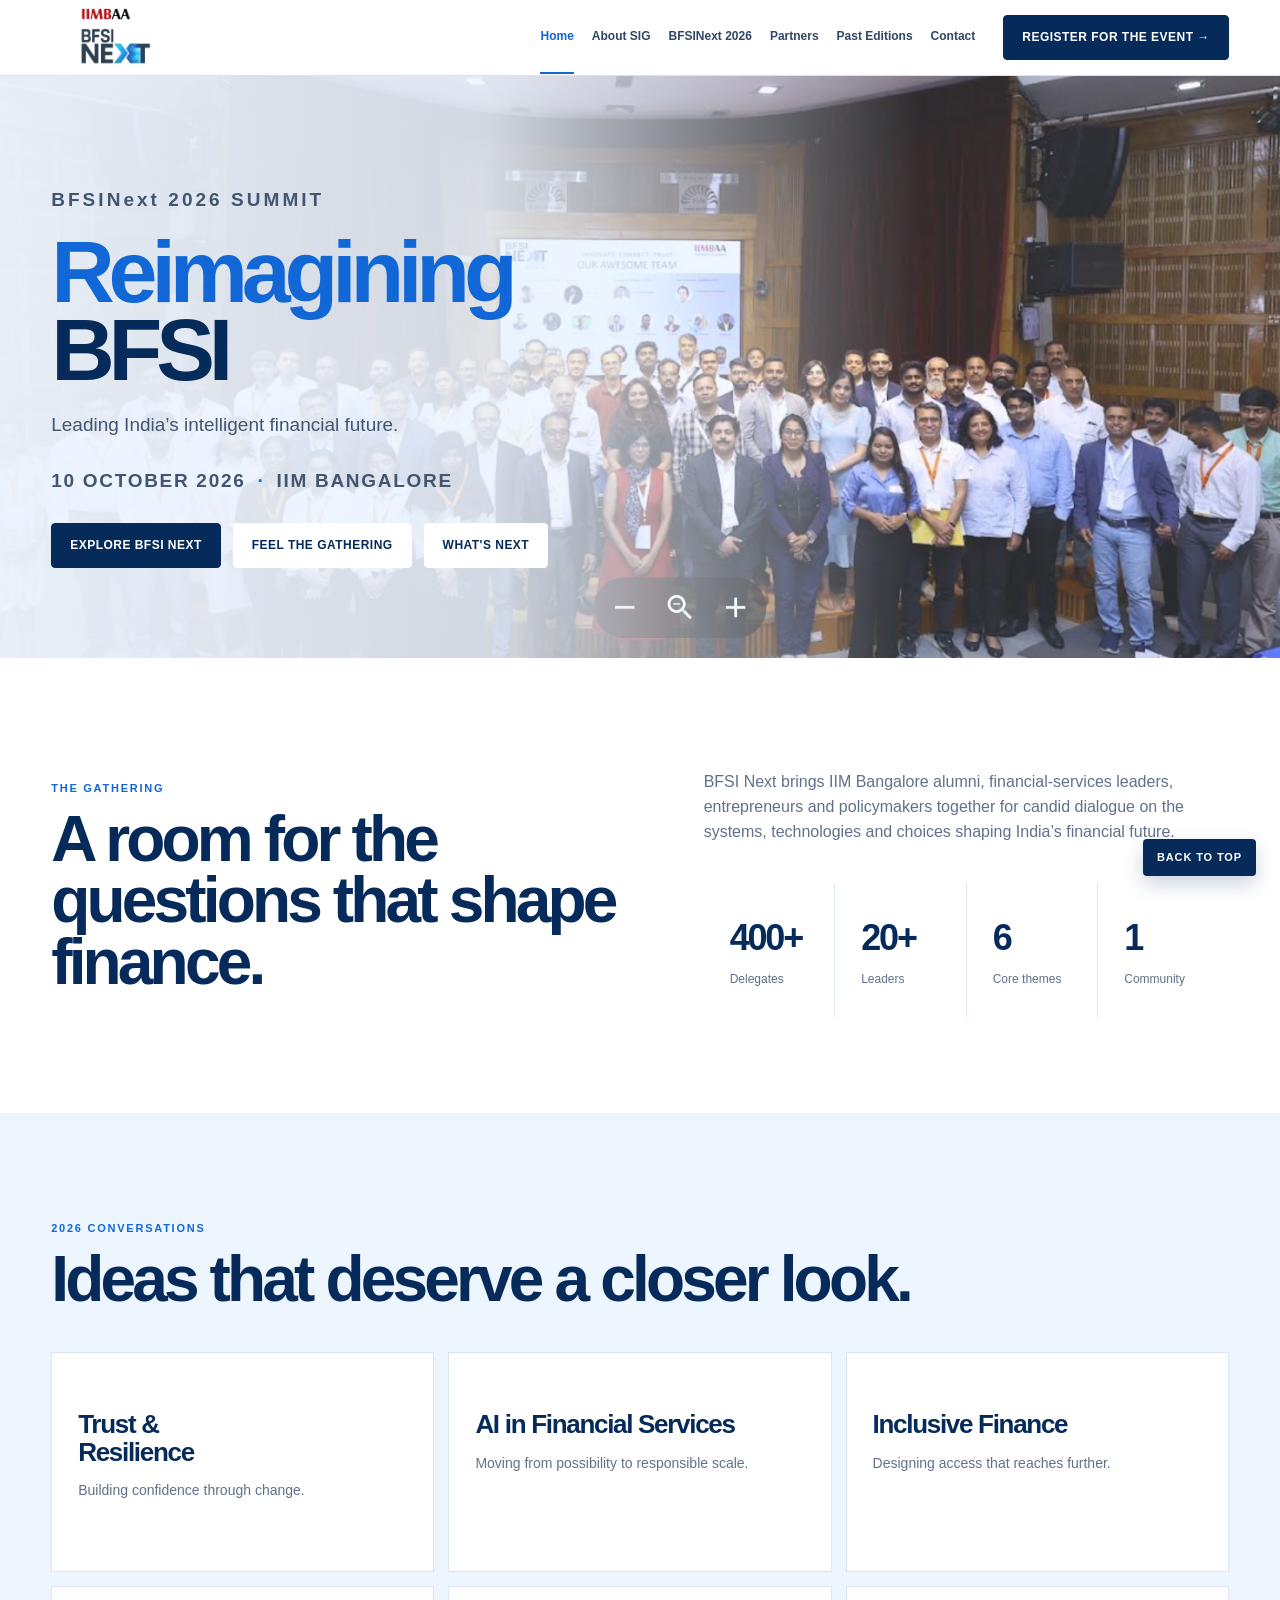
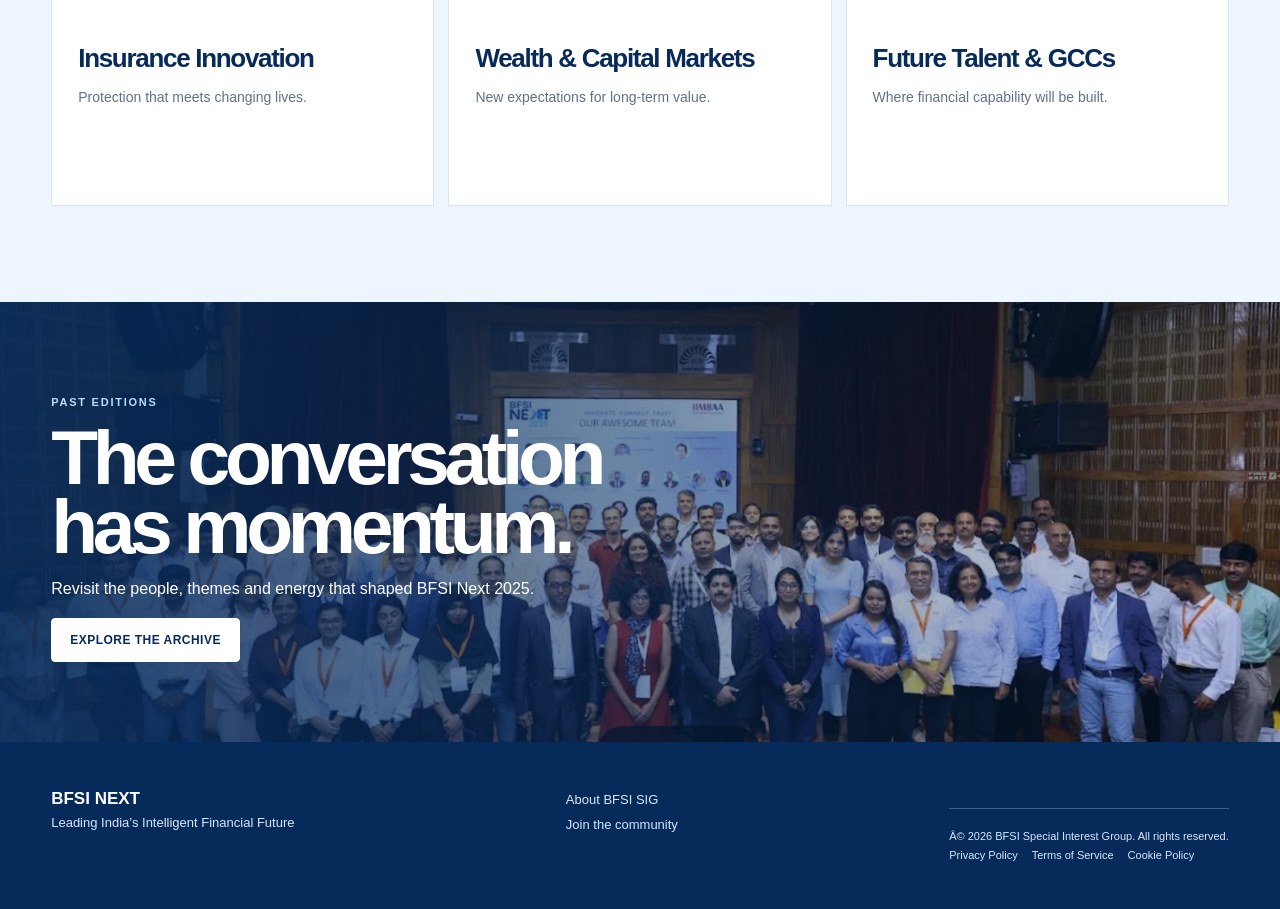
==== commit c1936e1f: "Fixed issues related to main index and aboutsig styling" ====
--- a/index.html
+++ b/index.html
@@ -20,34 +20,19 @@
   <main id="main">
    <section class="main-index-hero">
 
-            <div class="wrap">
-
-                <p class="eyebrow">
-                    10 OCTOBER 2026 · IIM BANGALORE
-                </p>
-
-                <h1>
-                    <em>Reimagining BFSI: </em>
-                    Leading India’s Intelligent Future.
-                </h1>
-                <p></p>
-                <div class="actions">
-
-                     <a class="button" href="https://iimbaa.com/events/22305" target="_blank">
-                        Register for the event
-                    </a>
-
-                    <a
-                        class="button button--light"
-                        href="#agenda"
-                    >
-                        View agenda
-                    </a>
-
-                </div>
-
-   
-        </section>
+        <div class="hero__inner">
+        <div class="hero__copy">
+          <p class="eyebrow">BFSINext 2026 SUMMIT</p>
+          <h1><em>Reimagining</em><br>BFSI</h1>
+          <p class="lead">Leading India’s intelligent financial future.</p>
+          <p class="event-line">10 OCTOBER 2026 <span>·</span> IIM BANGALORE</p>
+            <div class="actions"><a class="button" href="bfsinext-2026.html">Explore BFSI Next</a><a
+              class="button button--light" href="#the-gathering">FEEL THE GATHERING</a><a class="button button--light"
+              href="#2026-conversations">WHAT'S NEXT</a>
+            </div>
+        </div>
+      </div>
+    </section>
     <section class="section" id="the-gathering">
       <div class="wrap split">
         <div>
--- a/styles.css
+++ b/styles.css
@@ -372,7 +372,7 @@
   font-size: 11px;
   letter-spacing: .16em;
   font-weight: 800;
-  text-transform: uppercase
+  
 }
 
 .hero {
@@ -726,6 +726,47 @@
 }
 
 .main-index-hero p {
+  max-width: 680px;
+  font-size: 19px;
+  color: #425671
+}
+.main-aboutsig-hero {
+  min-height: 420px;
+  position: relative;
+  display: grid;
+  align-items: center;
+  overflow: hidden;
+  background: var(--pale)
+}
+
+.main-aboutsig-hero:before {
+  content: "";
+  position: absolute;
+  inset: 0;
+  background: linear-gradient(90deg,rgba(237,245,255,.96) 0%,rgba(237,245,255,.88) 38%,rgba(237,245,255,.16) 72%),url('assets/images/hero-aboutsig.png') center/cover no-repeat
+}
+
+.main-aboutsig-hero .wrap {
+  position: relative;
+  z-index: 1;
+  padding: 80px 0
+}
+
+.main-aboutsig-hero h1 {
+  font-size: clamp(48px,7vw,88px);
+  letter-spacing: -.07em;
+  line-height: .88;
+  margin: 17px 0 24px;
+  color: var(--navy);
+  max-width: 800px
+}
+
+.main-aboutsig-hero h1 em {
+  font-style: normal;
+  color: var(--blue)
+}
+
+.main-aboutsig-hero p {
   max-width: 680px;
   font-size: 19px;
   color: #425671
